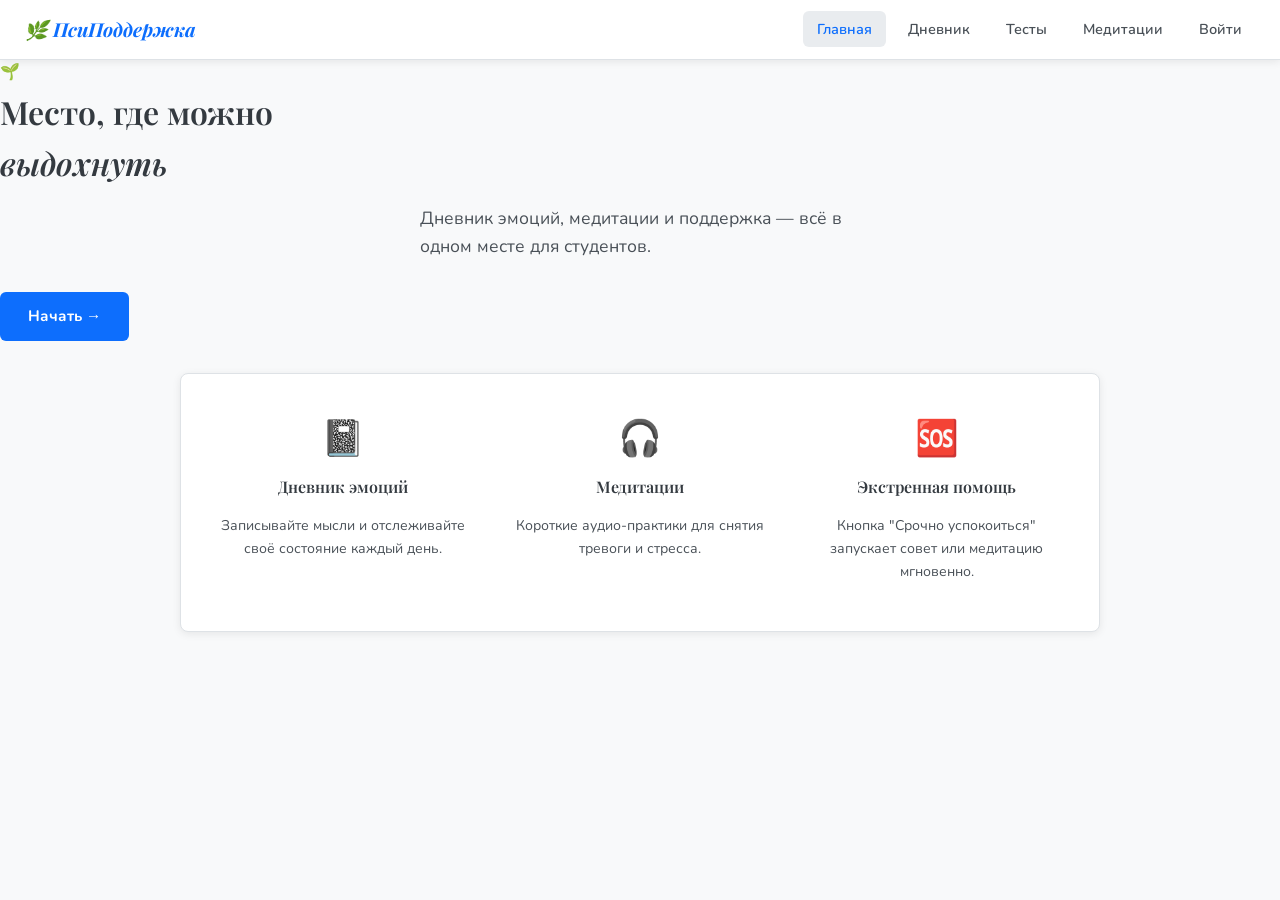
==== index.html @ c8fb6710 "Й УБЛАБЫАЫФБАФБЫАФБАФЫАФДАФАФ" ====
<!DOCTYPE html>
<html lang="ru">
<head>
  <meta charset="UTF-8" />
  <meta name="viewport" content="width=device-width, initial-scale=1.0" />
  <title>ПсиПоддержка — поддержка студентов</title>
  <link rel="stylesheet" href="style.css" />
  <script src="app.js"></script>
</head>
<body>

<!-- ══ НАВИГАЦИЯ (одинакова на всех страницах) ══ -->
<nav>
  <a class="nav-logo" href="index.html">🌿 ПсиПоддержка</a>
  <div class="nav-right">
    <ul class="nav-links">
      <li><a href="index.html">Главная</a></li>
      <li><a href="dashboard.html">Дневник</a></li>
      <li><a href="tests.html">Тесты</a></li>
      <li><a href="audio.html">Медитации</a></li>
      <li><a href="login.html">Войти</a></li>
    </ul>
    <!-- Переключатель темы: иконка проставляется через JS -->
    <button id="theme-toggle" title="Переключить тему">🌙</button>
  </div>
</nav>

<!-- ══ HERO ══ -->
<div class="hero fade-in">
  <div class="emoji">🌱</div>
  <h1>Место, где можно<br><em>выдохнуть</em></h1>
  <p style="font-size:1.1rem; max-width:440px; margin: 0 auto 32px;">
    Дневник эмоций, медитации и поддержка — всё в одном месте для студентов.
  </p>
  <a href="login.html" class="btn btn-primary">Начать →</a>
</div>

<!-- ══ ПРЕИМУЩЕСТВА ══ -->
<div class="container">
  <div class="card fade-in" style="display:flex; gap:20px; flex-wrap:wrap;">

    <div style="flex:1; min-width:180px; text-align:center; padding:12px;">
      <div style="font-size:2.2rem; margin-bottom:8px;">📓</div>
      <h2 style="font-size:1rem;">Дневник эмоций</h2>
      <p style="font-size:0.88rem;">Записывайте мысли и отслеживайте своё состояние каждый день.</p>
    </div>

    <div style="flex:1; min-width:180px; text-align:center; padding:12px;">
      <div style="font-size:2.2rem; margin-bottom:8px;">🎧</div>
      <h2 style="font-size:1rem;">Медитации</h2>
      <p style="font-size:0.88rem;">Короткие аудио-практики для снятия тревоги и стресса.</p>
    </div>

    <div style="flex:1; min-width:180px; text-align:center; padding:12px;">
      <div style="font-size:2.2rem; margin-bottom:8px;">🆘</div>
      <h2 style="font-size:1rem;">Экстренная помощь</h2>
      <p style="font-size:0.88rem;">Кнопка "Срочно успокоиться" запускает совет или медитацию мгновенно.</p>
    </div>

  </div>
</div>

</body>
</html>
---- style.css ----
/* ══════════════════════════════════════
   PSY-SUPPORT-STUDENTS
   Стабильный дизайн (БЕЗ градиентов, тем, backdrop-filter)
   ══════════════════════════════════════ */

@import url('https://fonts.googleapis.com/css2?family=Nunito:wght@300;400;600;700&family=Playfair+Display:ital,wght@0,600;1,400&display=swap');

/* ══════════════════════════════════════
   ГЛОБАЛЬНЫЙ СБРОС
   ══════════════════════════════════════ */
*, *::before, *::after {
  box-sizing: border-box;
  margin: 0;
  padding: 0;
}

html {
  scroll-behavior: smooth;
}

body {
  background: #f8f9fa;
  color: #212529;
  font-family: 'Nunito', sans-serif;
  line-height: 1.6;
  min-height: 100vh;
  margin: 0;
  padding: 0;
}

/* ══════════════════════════════════════
   ТИПОГРАФИКА
   ══════════════════════════════════════ */
h1, h2, h3, h4, h5, h6 {
  color: #343a40;
  font-family: 'Playfair Display', serif;
  margin-bottom: 16px;
  font-weight: 600;
}

h1 { font-size: 2rem; }
h2 { font-size: 1.6rem; }
h3 { font-size: 1.3rem; }
h4 { font-size: 1.1rem; }

p {
  color: #495057;
  margin-bottom: 12px;
  line-height: 1.6;
}

a {
  color: #0d6efd;
  text-decoration: none;
  transition: color 0.2s ease;
}

a:hover {
  color: #0b5ed7;
  text-decoration: underline;
}

code, pre {
  background: #f5f5f5;
  border-radius: 4px;
  padding: 2px 6px;
  font-family: 'Courier New', monospace;
  font-size: 0.9em;
  color: #d63384;
}

pre {
  padding: 12px;
  overflow-x: auto;
  margin-bottom: 16px;
}

/* ══════════════════════════════════════
   НАВИГАЦИЯ
   ══════════════════════════════════════ */
nav {
  background: white;
  border-bottom: 1px solid #dee2e6;
  padding: 0 24px;
  display: flex;
  align-items: center;
  justify-content: space-between;
  height: 60px;
  position: sticky;
  top: 0;
  z-index: 1000;
  box-shadow: 0 2px 8px rgba(0, 0, 0, 0.08);
}

.nav-logo {
  font-family: 'Playfair Display', serif;
  font-size: 1.2rem;
  color: #0d6efd;
  text-decoration: none;
  font-style: italic;
  font-weight: 700;
  margin-right: 32px;
}

.nav-logo:hover {
  color: #0b5ed7;
  text-decoration: none;
}

.nav-center {
  flex: 1;
}

.nav-links {
  display: flex;
  gap: 8px;
  list-style: none;
  margin: 0;
  padding: 0;
}

.nav-links a {
  color: #495057;
  font-size: 0.9rem;
  font-weight: 600;
  padding: 8px 14px;
  border-radius: 6px;
  transition: background 0.2s, color 0.2s;
  text-decoration: none;
}

.nav-links a:hover,
.nav-links a.active {
  background: #e9ecef;
  color: #0d6efd;
  text-decoration: none;
}

.nav-right {
  display: flex;
  align-items: center;
  gap: 12px;
}

#theme-toggle {
  display: none;
}

/* ══════════════════════════════════════
   КОНТЕЙНЕРЫ И КАРТОЧКИ
   ══════════════════════════════════════ */
.container {
  max-width: 960px;
  margin: 0 auto;
  padding: 32px 20px;
}

main, section, .dashboard, .modal-box, .footer {
  background: white;
  border: 1px solid #dee2e6;
  border-radius: 8px;
  padding: 24px;
  margin: 1rem auto;
  max-width: 960px;
  box-shadow: 0 2px 8px rgba(0, 0, 0, 0.08);
}

main {
  margin-top: 24px;
}

section {
  margin-bottom: 24px;
}

.card {
  background: white;
  border: 1px solid #dee2e6;
  border-radius: 8px;
  padding: 24px;
  margin-bottom: 24px;
  box-shadow: 0 2px 8px rgba(0, 0, 0, 0.08);
  transition: box-shadow 0.2s ease, transform 0.2s ease;
}

.card:hover {
  box-shadow: 0 4px 16px rgba(0, 0, 0, 0.12);
  transform: translateY(-2px);
}

.card-header {
  border-bottom: 1px solid #dee2e6;
  padding-bottom: 16px;
  margin-bottom: 16px;
}

.card-header h3 {
  margin: 0;
}

/* ══════════════════════════════════════
   КНОПКИ
   ══════════════════════════════════════ */
button, .btn {
  display: inline-block;
  padding: 12px 28px;
  border-radius: 6px;
  font-family: 'Nunito', sans-serif;
  font-size: 0.95rem;
  font-weight: 700;
  cursor: pointer;
  border: none;
  text-decoration: none;
  transition: all 0.2s ease;
  background: #0d6efd;
  color: white;
}

button:hover, .btn:hover {
  background: #0b5ed7;
  transform: translateY(-1px);
  box-shadow: 0 4px 12px rgba(13, 110, 253, 0.3);
}

button:active, .btn:active {
  transform: translateY(0);
  box-shadow: 0 2px 6px rgba(13, 110, 253, 0.2);
}

button:disabled, .btn:disabled {
  opacity: 0.6;
  cursor: not-allowed;
  background: #ccc;
}

.btn-danger {
  background: #dc3545;
  font-size: 1rem;
  padding: 16px 36px;
}

.btn-danger:hover {
  background: #bb2d3b;
  box-shadow: 0 4px 12px rgba(220, 53, 69, 0.3);
}

.btn-outline {
  background: transparent;
  border: 2px solid #0d6efd;
  color: #0d6efd;
}

.btn-outline:hover {
  background: #e7f1ff;
  color: #0b5ed7;
}

.btn-secondary {
  background: #6c757d;
}

.btn-secondary:hover {
  background: #5c636a;
  box-shadow: 0 4px 12px rgba(108, 117, 125, 0.3);
}

.btn-success {
  background: #198754;
}

.btn-success:hover {
  background: #157347;
  box-shadow: 0 4px 12px rgba(25, 135, 84, 0.3);
}

.btn-group {
  display: flex;
  gap: 12px;
  margin-top: 16px;
}

.btn-block {
  display: block;
  width: 100%;
  padding: 16px;
}

/* ══════════════════════════════════════
   ФОРМЫ
   ══════════════════════════════════════ */
form {
  margin-bottom: 24px;
}

.form-group {
  margin-bottom: 20px;
}

label {
  display: block;
  color: #495057;
  font-weight: 600;
  margin-bottom: 8px;
  font-size: 0.95rem;
}

input[type="text"],
input[type="email"],
input[type="password"],
input[type="number"],
input[type="date"],
input[type="time"],
select,
textarea {
  width: 100%;
  padding: 12px;
  border: 1px solid #dee2e6;
  border-radius: 6px;
  font-family: 'Nunito', sans-serif;
  font-size: 0.95rem;
  color: #212529;
  background: white;
  transition: border-color 0.2s, box-shadow 0.2s;
}

input:focus,
select:focus,
textarea:focus {
  outline: none;
  border-color: #0d6efd;
  box-shadow: 0 0 0 3px rgba(13, 110, 253, 0.15);
}

textarea {
  resize: vertical;
  min-height: 120px;
}

.form-check {
  display: flex;
  align-items: center;
  margin-bottom: 12px;
}

.form-check input[type="checkbox"],
.form-check input[type="radio"] {
  width: auto;
  margin-right: 8px;
  margin-top: 2px;
  cursor: pointer;
}

.form-check label {
  margin-bottom: 0;
  cursor: pointer;
  font-weight: normal;
}

.form-error {
  color: #dc3545;
  font-size: 0.85rem;
  margin-top: 4px;
}

.form-success {
  color: #198754;
  font-size: 0.85rem;
  margin-top: 4px;
}

/* ══════════════════════════════════════
   ТАБЛИЦЫ
   ══════════════════════════════════════ */
table {
  width: 100%;
  border-collapse: collapse;
  margin-bottom: 24px;
}

thead {
  background: #f8f9fa;
  border-bottom: 2px solid #dee2e6;
}

th {
  padding: 12px;
  text-align: left;
  color: #495057;
  font-weight: 600;
  font-size: 0.9rem;
}

td {
  padding: 12px;
  border-bottom: 1px solid #dee2e6;
  color: #212529;
}

tbody tr:hover {
  background: #f8f9fa;
}

/* ══════════════════════════════════════
   ОПОВЕЩЕНИЯ
   ══════════════════════════════════════ */
.alert {
  padding: 16px;
  border-radius: 6px;
  margin-bottom: 16px;
  border-left: 4px solid;
}

.alert-info {
  background: #cfe2ff;
  color: #084298;
  border-color: #0d6efd;
}

.alert-success {
  background: #d1e7dd;
  color: #0f5132;
  border-color: #198754;
}

.alert-warning {
  background: #fff3cd;
  color: #664d03;
  border-color: #ffc107;
}

.alert-danger {
  background: #f8d7da;
  color: #842029;
  border-color: #dc3545;
}

.alert-title {
  font-weight: 700;
  margin-bottom: 4px;
}

/* ══════════════════════════════════════
   РЕЙТИНГ И ОЦЕНКА НАСТРОЕНИЯ
   ══════════════════════════════════════ */
.mood-selector {
  display: flex;
  justify-content: space-between;
  gap: 8px;
  margin: 16px 0;
  flex-wrap: wrap;
}

.mood-btn {
  flex: 1;
  min-width: 60px;
  padding: 12px;
  border: 2px solid #dee2e6;
  border-radius: 8px;
  background: white;
  cursor: pointer;
  font-size: 0.9rem;
  transition: all 0.2s ease;
  color: #495057;
  font-weight: 600;
}

.mood-btn:hover {
  border-color: #0d6efd;
  background: #e7f1ff;
}

.mood-btn.active {
  background: #0d6efd;
  color: white;
  border-color: #0d6efd;
}

.mood-1 { background: #f8d7da; color: #842029; }
.mood-2 { background: #f6d8d8; color: #8b3a3f; }
.mood-3 { background: #fff3cd; color: #664d03; }
.mood-4 { background: #e6f3e6; color: #0f5132; }
.mood-5 { background: #d1e7dd; color: #0f5132; }

.mood-score {
  position: relative;
  width: 100%;
  height: 24px;
  background: #e9ecef;
  border-radius: 12px;
  overflow: hidden;
  margin: 16px 0;
}

.mood-score-fill {
  height: 100%;
  background: linear-gradient(to right, #dc3545, #ffc107, #198754);
  transition: width 0.3s ease;
  display: flex;
  align-items: center;
  justify-content: center;
  color: white;
  font-size: 0.7rem;
  font-weight: 700;
}

.mood-stat {
  background: #f8f9fa;
  border: 1px solid #dee2e6;
  border-radius: 8px;
  padding: 16px;
  margin-bottom: 12px;
  display: flex;
  justify-content: space-between;
  align-items: center;
}

.mood-stat-label {
  color: #495057;
  font-size: 0.9rem;
  font-weight: 600;
}

.mood-stat-value {
  font-size: 1.5rem;
  font-weight: 700;
  color: #0d6efd;
}

.mood-green { color: #198754; }
.mood-yellow { color: #ffc107; }
.mood-red { color: #dc3545; }

/* ══════════════════════════════════════
   МОДАЛЬНЫЕ ОКНА
   ══════════════════════════════════════ */
.modal {
  display: none;
  position: fixed;
  z-index: 2000;
  left: 0;
  top: 0;
  width: 100%;
  height: 100%;
  background: rgba(0, 0, 0, 0.5);
  animation: fadeIn 0.2s ease;
}

.modal.active {
  display: flex;
  align-items: center;
  justify-content: center;
}

.modal-content {
  background: white;
  border-radius: 8px;
  box-shadow: 0 8px 32px rgba(0, 0, 0, 0.2);
  max-width: 600px;
  width: 90%;
  max-height: 90vh;
  overflow-y: auto;
  padding: 24px;
  animation: slideUp 0.2s ease;
}

@keyframes fadeIn {
  from { opacity: 0; }
  to { opacity: 1; }
}

@keyframes slideUp {
  from {
    opacity: 0;
    transform: translateY(20px);
  }
  to {
    opacity: 1;
    transform: translateY(0);
  }
}

@keyframes slideIn {
  from {
    opacity: 0;
    transform: translateX(-10px);
  }
  to {
    opacity: 1;
    transform: translateX(0);
  }
}

.fade-in {
  animation: fadeIn 0.3s ease forwards;
}

.slide-in {
  animation: slideIn 0.3s ease forwards;
}

/* ══════════════════════════════════════
   УТИЛИТЫ
   ══════════════════════════════════════ */
.text-center { text-align: center; }
.text-right { text-align: right; }
.text-left { text-align: left; }

.text-muted { color: #6c757d; }
.text-primary { color: #0d6efd; }
.text-success { color: #198754; }
.text-danger { color: #dc3545; }
.text-warning { color: #ffc107; }
.text-info { color: #0dcaf0; }

.bg-light { background: #f8f9fa; }
.bg-white { background: white; }
.bg-dark { background: #212529; }
.bg-primary { background: #0d6efd; }

.mb-0 { margin-bottom: 0; }
.mb-1 { margin-bottom: 4px; }
.mb-2 { margin-bottom: 8px; }
.mb-3 { margin-bottom: 16px; }
.mb-4 { margin-bottom: 24px; }
.mb-5 { margin-bottom: 32px; }

.mt-0 { margin-top: 0; }
.mt-1 { margin-top: 4px; }
.mt-2 { margin-top: 8px; }
.mt-3 { margin-top: 16px; }
.mt-4 { margin-top: 24px; }
.mt-5 { margin-top: 32px; }

.p-0 { padding: 0; }
.p-1 { padding: 4px; }
.p-2 { padding: 8px; }
.p-3 { padding: 16px; }
.p-4 { padding: 24px; }
.p-5 { padding: 32px; }

.d-none { display: none; }
.d-block { display: block; }
.d-flex { display: flex; }
.d-grid { display: grid; }

.flex-center {
  display: flex;
  align-items: center;
  justify-content: center;
}

.flex-between {
  display: flex;
  align-items: center;
  justify-content: space-between;
}

.gap-1 { gap: 4px; }
.gap-2 { gap: 8px; }
.gap-3 { gap: 16px; }
.gap-4 { gap: 24px; }

.w-100 { width: 100%; }
.h-100 { height: 100%; }

/* ══════════════════════════════════════
   FOOTER
   ══════════════════════════════════════ */
footer {
  background: white;
  border-top: 1px solid #dee2e6;
  padding: 24px;
  margin-top: 48px;
  text-align: center;
  color: #6c757d;
  font-size: 0.9rem;
}

/* ══════════════════════════════════════
   АДАПТИВ
   ══════════════════════════════════════ */
@media (max-width: 768px) {
  nav {
    height: auto;
    padding: 12px 16px;
    flex-wrap: wrap;
  }

  .nav-logo {
    margin-right: 16px;
  }

  .nav-links {
    order: 3;
    width: 100%;
    margin-top: 12px;
    flex-wrap: wrap;
  }

  h1 { font-size: 1.5rem; }
  h2 { font-size: 1.2rem; }

  .container {
    padding: 16px 16px;
  }

  main, section, .card {
    padding: 16px;
    margin: 12px 0;
  }

  .btn-group {
    flex-direction: column;
  }

  .btn, button {
    width: 100%;
  }

  table {
    font-size: 0.85rem;
  }

  th, td {
    padding: 8px;
  }

  .mood-selector {
    flex-direction: column;
  }

  .mood-btn {
    min-width: auto;
  }

  .modal-content {
    width: 95%;
    padding: 16px;
  }
}

@media (max-width: 480px) {
  body {
    font-size: 14px;
  }

  h1 { font-size: 1.25rem; }
  h2 { font-size: 1.1rem; }
  h3 { font-size: 1rem; }

  nav {
    padding: 12px;
  }

  .nav-logo {
    font-size: 1rem;
    margin-right: 8px;
  }

  .nav-links a {
    font-size: 0.8rem;
    padding: 6px 10px;
  }

  input, select, textarea {
    font-size: 16px;
  }

  .mood-stat {
    flex-direction: column;
    align-items: flex-start;
  }

  .mood-stat-value {
    margin-top: 8px;
  }
}
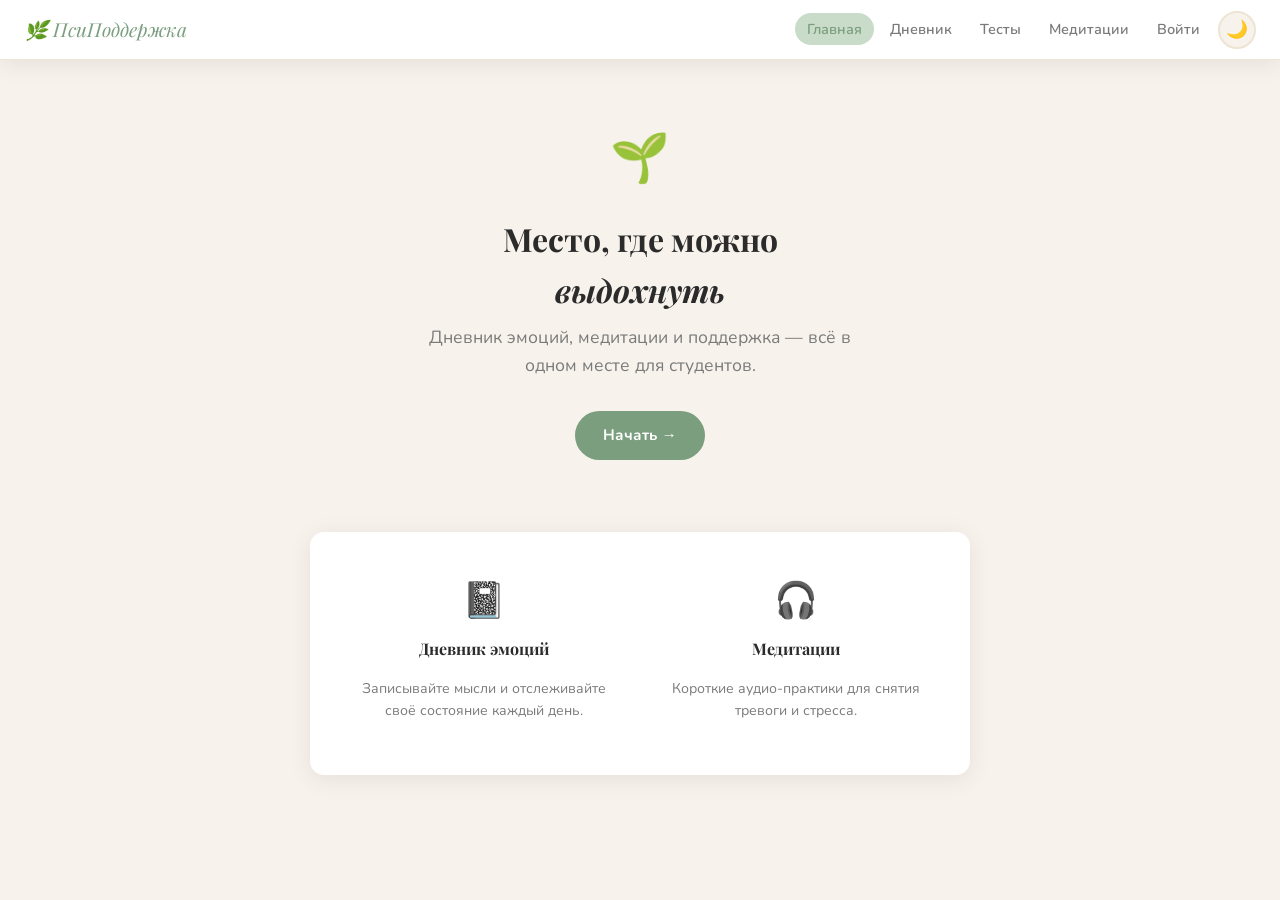
==== commit 0caa834d: "Срез опухали" ====
--- a/index.html
+++ b/index.html
@@ -50,13 +50,6 @@
       <h2 style="font-size:1rem;">Медитации</h2>
       <p style="font-size:0.88rem;">Короткие аудио-практики для снятия тревоги и стресса.</p>
     </div>
-
-    <div style="flex:1; min-width:180px; text-align:center; padding:12px;">
-      <div style="font-size:2.2rem; margin-bottom:8px;">🆘</div>
-      <h2 style="font-size:1rem;">Экстренная помощь</h2>
-      <p style="font-size:0.88rem;">Кнопка "Срочно успокоиться" запускает совет или медитацию мгновенно.</p>
-    </div>
-
   </div>
 </div>
 
--- a/style.css
+++ b/style.css
@@ -1,86 +1,104 @@
-/* ══════════════════════════════════════
-   PSY-SUPPORT-STUDENTS
-   Стабильный дизайн (БЕЗ градиентов, тем, backdrop-filter)
-   ══════════════════════════════════════ */
+/* ===========================
+   PSY SUPPORT — style.css
+   Включает: светлая тема (по умолчанию),
+   тёмная тема [data-theme="dark"],
+   все компоненты, mobile-first
+   =========================== */
 
 @import url('https://fonts.googleapis.com/css2?family=Nunito:wght@300;400;600;700&family=Playfair+Display:ital,wght@0,600;1,400&display=swap');
 
-/* ══════════════════════════════════════
+/* ══════════════════════════════════
+   СВЕТЛАЯ ТЕМА — переменные по умолчанию
+   ══════════════════════════════════ */
+:root {
+  --sage:          #7A9E7E;
+  --sage-light:    #C8DCC9;
+  --sage-hover:    #5F8462;
+
+  --bg:            #F7F3EC;   /* фон страницы */
+  --bg-card:       #FFFFFF;   /* фон карточек */
+  --bg-input:      #F7F3EC;   /* фон инпутов */
+  --warm:          #EDE4D3;   /* бордюры */
+
+  --text:          #2B2B2B;
+  --muted:         #7A7A7A;
+  --white:         #FFFFFF;
+
+  --rose:          #C97D7D;
+  --rose-hover:    #b06060;
+
+  --nav-bg:        #FFFFFF;
+  --nav-border:    #EDE4D3;
+
+  --modal-overlay: rgba(0,0,0,0.45);
+  --modal-bg:      #FFFFFF;
+
+  --shadow:        0 4px 24px rgba(0,0,0,0.08);
+  --radius:        14px;
+  --transition:    background-color 0.3s ease, color 0.3s ease, border-color 0.3s ease;
+}
+
+/* ══════════════════════════════════
+   ТЁМНАЯ ТЕМА
+   Переключается через data-theme="dark" на <html>
+   ══════════════════════════════════ */
+[data-theme="dark"] {
+  --sage:          #8FB993;
+  --sage-light:    #2D4A30;
+  --sage-hover:    #A8CCA9;
+
+  --bg:            #1A1A1E;
+  --bg-card:       #26262C;
+  --bg-input:      #1E1E24;
+  --warm:          #3A3A44;
+
+  --text:          #E8E3DA;
+  --muted:         #9A9A9A;
+  --white:         #26262C;
+
+  --rose:          #D48A8A;
+  --rose-hover:    #C07070;
+
+  --nav-bg:        #202026;
+  --nav-border:    #3A3A44;
+
+  --modal-overlay: rgba(0,0,0,0.65);
+  --modal-bg:      #2C2C34;
+
+  --shadow:        0 4px 24px rgba(0,0,0,0.3);
+}
+
+/* ══════════════════════════════════
+   ГРАДИЕНТНЫЙ ФОН ДЛЯ ТЁМНОЙ ТЕМЫ
+   ══════════════════════════════════ */
+[data-theme="dark"] body {
+  background: linear-gradient(to bottom right, #0F2A1F, #1F4D3A, #0C2218);
+  background-attachment: fixed;
+  background-size: cover;
+  transition: background 0.8s ease;
+}
+
+/* ══════════════════════════════════
    ГЛОБАЛЬНЫЙ СБРОС
-   ══════════════════════════════════════ */
-*, *::before, *::after {
-  box-sizing: border-box;
-  margin: 0;
-  padding: 0;
-}
-
-html {
-  scroll-behavior: smooth;
-}
+   ══════════════════════════════════ */
+*, *::before, *::after { box-sizing: border-box; margin: 0; padding: 0; }
+html { scroll-behavior: smooth; }
 
 body {
-  background: #f8f9fa;
-  color: #212529;
   font-family: 'Nunito', sans-serif;
+  background: var(--bg);
+  color: var(--text);
+  min-height: 100vh;
   line-height: 1.6;
-  min-height: 100vh;
-  margin: 0;
-  padding: 0;
-}
-
-/* ══════════════════════════════════════
-   ТИПОГРАФИКА
-   ══════════════════════════════════════ */
-h1, h2, h3, h4, h5, h6 {
-  color: #343a40;
-  font-family: 'Playfair Display', serif;
-  margin-bottom: 16px;
-  font-weight: 600;
-}
-
-h1 { font-size: 2rem; }
-h2 { font-size: 1.6rem; }
-h3 { font-size: 1.3rem; }
-h4 { font-size: 1.1rem; }
-
-p {
-  color: #495057;
-  margin-bottom: 12px;
-  line-height: 1.6;
-}
-
-a {
-  color: #0d6efd;
-  text-decoration: none;
-  transition: color 0.2s ease;
-}
-
-a:hover {
-  color: #0b5ed7;
-  text-decoration: underline;
-}
-
-code, pre {
-  background: #f5f5f5;
-  border-radius: 4px;
-  padding: 2px 6px;
-  font-family: 'Courier New', monospace;
-  font-size: 0.9em;
-  color: #d63384;
-}
-
-pre {
-  padding: 12px;
-  overflow-x: auto;
-  margin-bottom: 16px;
-}
-
-/* ══════════════════════════════════════
+  transition: var(--transition);
+}
+
+/* ══════════════════════════════════
    НАВИГАЦИЯ
-   ══════════════════════════════════════ */
+   ══════════════════════════════════ */
 nav {
-  background: white;
-  border-bottom: 1px solid #dee2e6;
+  background: var(--nav-bg);
+  border-bottom: 1px solid var(--nav-border);
   padding: 0 24px;
   display: flex;
   align-items: center;
@@ -88,490 +106,854 @@
   height: 60px;
   position: sticky;
   top: 0;
-  z-index: 1000;
-  box-shadow: 0 2px 8px rgba(0, 0, 0, 0.08);
+  z-index: 100;
+  box-shadow: var(--shadow);
+  transition: var(--transition);
+}
+
+/* Полупрозрачная навигация для градиента */
+[data-theme="dark"] nav {
+  background: rgba(32, 32, 38, 0.9);
+  backdrop-filter: blur(10px);
+  -webkit-backdrop-filter: blur(10px);
 }
 
 .nav-logo {
   font-family: 'Playfair Display', serif;
   font-size: 1.2rem;
-  color: #0d6efd;
+  color: var(--sage);
   text-decoration: none;
   font-style: italic;
-  font-weight: 700;
-  margin-right: 32px;
-}
-
-.nav-logo:hover {
-  color: #0b5ed7;
+  flex-shrink: 0;
+}
+
+/* Правая часть навбара: ссылки + кнопка темы */
+.nav-right {
+  display: flex;
+  align-items: center;
+  gap: 6px;
+}
+
+.nav-links {
+  display: flex;
+  gap: 4px;
+  list-style: none;
+}
+
+.nav-links a {
   text-decoration: none;
-}
-
-.nav-center {
-  flex: 1;
-}
-
-.nav-links {
-  display: flex;
-  gap: 8px;
-  list-style: none;
-  margin: 0;
-  padding: 0;
-}
-
-.nav-links a {
-  color: #495057;
+  color: var(--muted);
   font-size: 0.9rem;
   font-weight: 600;
-  padding: 8px 14px;
-  border-radius: 6px;
+  padding: 6px 12px;
+  border-radius: 20px;
   transition: background 0.2s, color 0.2s;
-  text-decoration: none;
 }
 
 .nav-links a:hover,
 .nav-links a.active {
-  background: #e9ecef;
-  color: #0d6efd;
-  text-decoration: none;
-}
-
-.nav-right {
+  background: var(--sage-light);
+  color: var(--sage);
+}
+
+/* Кнопка переключения темы ☀️ / 🌙 */
+#theme-toggle {
+  background: var(--bg);
+  border: 2px solid var(--warm);
+  border-radius: 50%;
+  width: 38px;
+  height: 38px;
+  font-size: 1.1rem;
+  cursor: pointer;
   display: flex;
   align-items: center;
-  gap: 12px;
-}
-
-#theme-toggle {
-  display: none;
-}
-
-/* ══════════════════════════════════════
-   КОНТЕЙНЕРЫ И КАРТОЧКИ
-   ══════════════════════════════════════ */
+  justify-content: center;
+  flex-shrink: 0;
+  transition: background 0.2s, border-color 0.2s, transform 0.15s;
+}
+
+#theme-toggle:hover {
+  border-color: var(--sage);
+  transform: scale(1.1) rotate(20deg);
+}
+
+/* ══════════════════════════════════
+   КОНТЕЙНЕР
+   ══════════════════════════════════ */
 .container {
-  max-width: 960px;
+  max-width: 700px;
   margin: 0 auto;
   padding: 32px 20px;
 }
 
-main, section, .dashboard, .modal-box, .footer {
-  background: white;
-  border: 1px solid #dee2e6;
-  border-radius: 8px;
-  padding: 24px;
-  margin: 1rem auto;
-  max-width: 960px;
-  box-shadow: 0 2px 8px rgba(0, 0, 0, 0.08);
-}
-
-main {
-  margin-top: 24px;
-}
-
-section {
+/* Полупрозрачный контейнер для градиента */
+[data-theme="dark"] .container {
+  background: rgba(26, 26, 30, 0.7);
+  backdrop-filter: blur(5px);
+  -webkit-backdrop-filter: blur(5px);
+  border-radius: var(--radius);
+  padding: 32px 20px;
+  margin-top: 20px;
+}
+
+/* ══════════════════════════════════
+   КАРТОЧКИ
+   ══════════════════════════════════ */
+.card {
+  background: var(--bg-card);
+  border-radius: var(--radius);
+  padding: 28px;
+  box-shadow: var(--shadow);
   margin-bottom: 24px;
-}
-
-.card {
-  background: white;
-  border: 1px solid #dee2e6;
-  border-radius: 8px;
-  padding: 24px;
-  margin-bottom: 24px;
-  box-shadow: 0 2px 8px rgba(0, 0, 0, 0.08);
-  transition: box-shadow 0.2s ease, transform 0.2s ease;
-}
-
-.card:hover {
-  box-shadow: 0 4px 16px rgba(0, 0, 0, 0.12);
-  transform: translateY(-2px);
-}
-
-.card-header {
-  border-bottom: 1px solid #dee2e6;
-  padding-bottom: 16px;
+  transition: var(--transition);
+}
+
+/* Полупрозрачные подложки для градиентного фона */
+[data-theme="dark"] .card {
+  background: rgba(38, 38, 44, 0.85);
+  backdrop-filter: blur(8px);
+  -webkit-backdrop-filter: blur(8px);
+}
+
+/* ══════════════════════════════════
+   ТИПОГРАФИКА
+   ══════════════════════════════════ */
+h1 {
+  font-family: 'Playfair Display', serif;
+  font-size: 2rem;
+  color: var(--text);
+  margin-bottom: 8px;
+}
+
+h2 {
+  font-family: 'Playfair Display', serif;
+  font-size: 1.4rem;
+  color: var(--text);
   margin-bottom: 16px;
 }
 
-.card-header h3 {
-  margin: 0;
-}
-
-/* ══════════════════════════════════════
+p { color: var(--muted); margin-bottom: 12px; }
+
+/* ══════════════════════════════════
    КНОПКИ
-   ══════════════════════════════════════ */
-button, .btn {
+   ══════════════════════════════════ */
+.btn {
   display: inline-block;
   padding: 12px 28px;
-  border-radius: 6px;
+  border-radius: 30px;
   font-family: 'Nunito', sans-serif;
   font-size: 0.95rem;
   font-weight: 700;
   cursor: pointer;
   border: none;
   text-decoration: none;
-  transition: all 0.2s ease;
-  background: #0d6efd;
-  color: white;
-}
-
-button:hover, .btn:hover {
-  background: #0b5ed7;
+  transition: background 0.2s, transform 0.15s, box-shadow 0.2s;
+}
+.btn:active { transform: scale(0.97); }
+
+.btn-primary {
+  background: var(--sage);
+  color: #fff;
+}
+.btn-primary:hover {
+  background: var(--sage-hover);
   transform: translateY(-1px);
-  box-shadow: 0 4px 12px rgba(13, 110, 253, 0.3);
-}
-
-button:active, .btn:active {
-  transform: translateY(0);
-  box-shadow: 0 2px 6px rgba(13, 110, 253, 0.2);
-}
-
-button:disabled, .btn:disabled {
-  opacity: 0.6;
-  cursor: not-allowed;
-  background: #ccc;
-}
-
+  box-shadow: 0 4px 12px rgba(90,150,90,0.3);
+}
+
+/* Красная — экстренная помощь */
 .btn-danger {
-  background: #dc3545;
+  background: var(--rose);
+  color: #fff;
   font-size: 1rem;
   padding: 16px 36px;
 }
-
 .btn-danger:hover {
-  background: #bb2d3b;
-  box-shadow: 0 4px 12px rgba(220, 53, 69, 0.3);
+  background: var(--rose-hover);
+  transform: translateY(-1px);
+  box-shadow: 0 4px 12px rgba(180,80,80,0.3);
 }
 
 .btn-outline {
   background: transparent;
-  border: 2px solid #0d6efd;
-  color: #0d6efd;
-}
-
-.btn-outline:hover {
-  background: #e7f1ff;
-  color: #0b5ed7;
-}
-
-.btn-secondary {
-  background: #6c757d;
-}
-
-.btn-secondary:hover {
-  background: #5c636a;
-  box-shadow: 0 4px 12px rgba(108, 117, 125, 0.3);
-}
-
-.btn-success {
-  background: #198754;
-}
-
-.btn-success:hover {
-  background: #157347;
-  box-shadow: 0 4px 12px rgba(25, 135, 84, 0.3);
-}
-
-.btn-group {
-  display: flex;
-  gap: 12px;
-  margin-top: 16px;
-}
-
-.btn-block {
-  display: block;
+  border: 2px solid var(--sage);
+  color: var(--sage);
+}
+.btn-outline:hover { background: var(--sage-light); }
+
+/* ===========================
+   SOS SECTION
+   =========================== */
+.sos-section {
+  margin: 2rem auto;
+  max-width: 600px;
+  padding: 2rem;
+  background: #fff5f5;
+  border-radius: 16px;
+  border: 2px solid #ffcdd2;
+  text-align: center;
+}
+
+.sos-section h2 {
+  margin-bottom: 0.5rem;
+  font-size: 1.4rem;
+  color: #c62828;
+}
+
+.sos-section p {
+  color: #555;
+  margin-bottom: 1.2rem;
+}
+
+.sos-btn {
+  display: inline-block;
+  padding: 1rem 2.2rem;
+  font-size: 1.2rem;
+  font-weight: 700;
+  color: #fff;
+  background: linear-gradient(135deg, #e53935, #ff7043);
+  border: none;
+  border-radius: 50px;
+  cursor: pointer;
+  transition: transform 0.15s ease, box-shadow 0.15s ease;
+  box-shadow: 0 4px 16px rgba(229, 57, 53, 0.35);
+}
+
+.sos-btn:hover {
+  transform: translateY(-2px) scale(1.04);
+  box-shadow: 0 8px 24px rgba(229, 57, 53, 0.45);
+}
+
+.sos-btn:active {
+  transform: scale(0.97);
+}
+
+/* ===========================
+   SOS MODAL OVERLAY
+   =========================== */
+.sos-modal {
+  display: none;
+  position: fixed;
+  inset: 0;
+  background: rgba(0, 0, 0, 0.55);
+  z-index: 9999;
+  align-items: center;
+  justify-content: center;
+}
+
+.sos-modal.is-open {
+  display: flex;
+}
+
+.sos-modal__inner {
+  position: relative;
+  background: #fff;
+  border-radius: 20px;
+  padding: 2.5rem 2rem;
+  max-width: 420px;
+  width: 90%;
+  text-align: center;
+  box-shadow: 0 20px 60px rgba(0, 0, 0, 0.2);
+  animation: sos-pop 0.25s ease;
+}
+
+@keyframes sos-pop {
+  from { transform: scale(0.88); opacity: 0; }
+  to   { transform: scale(1);    opacity: 1; }
+}
+
+.sos-modal__close {
+  position: absolute;
+  top: 1rem;
+  right: 1rem;
+  background: #f5f5f5;
+  border: none;
+  border-radius: 50%;
+  width: 36px;
+  height: 36px;
+  font-size: 1rem;
+  cursor: pointer;
+  transition: background 0.2s;
+}
+
+.sos-modal__close:hover {
+  background: #ffcdd2;
+}
+
+/* ===========================
+   BREATHING EXERCISE
+   =========================== */
+.sos-breathing {
+  margin: 1.5rem 0;
+}
+
+.sos-breathing__circle {
+  width: 100px;
+  height: 100px;
+  border-radius: 50%;
+  background: radial-gradient(circle, #ffcdd2, #e57373);
+  margin: 0 auto 1rem;
+  transition: transform 4s ease-in-out;
+}
+
+.sos-breathing__circle.inhale  { transform: scale(1.5); }
+.sos-breathing__circle.hold    { transform: scale(1.5); }
+.sos-breathing__circle.exhale  { transform: scale(1);   }
+
+.sos-breathing__label {
+  font-size: 1.3rem;
+  font-weight: 600;
+  color: #c62828;
+  min-height: 2rem;
+}
+
+.sos-breathing__scheme {
+  color: #888;
+  font-size: 0.9rem;
+  margin-bottom: 1rem;
+}
+
+.sos-breathing__start {
+  padding: 0.6rem 1.6rem;
+  border-radius: 50px;
+  border: 2px solid #e57373;
+  background: transparent;
+  color: #c62828;
+  font-size: 1rem;
+  cursor: pointer;
+  transition: background 0.2s, color 0.2s;
+}
+
+.sos-breathing__start:hover {
+  background: #e57373;
+  color: #fff;
+}
+
+/* ===========================
+   AUDIO BLOCK
+   =========================== */
+.sos-audio {
+  margin-top: 1.5rem;
+  padding-top: 1.2rem;
+  border-top: 1px solid #f0f0f0;
+}
+
+.sos-audio p {
+  color: #777;
+  margin-bottom: 0.5rem;
+  font-size: 0.95rem;
+}
+
+.sos-audio audio {
   width: 100%;
-  padding: 16px;
-}
-
-/* ══════════════════════════════════════
+  border-radius: 8px;
+}
+
+/* Нейтральная — экспорт */
+.btn-export {
+  background: var(--warm);
+  color: var(--text);
+  border: none;
+}
+.btn-export:hover {
+  filter: brightness(0.93);
+  transform: translateY(-1px);
+}
+
+/* ══════════════════════════════════
    ФОРМЫ
-   ══════════════════════════════════════ */
-form {
-  margin-bottom: 24px;
-}
-
-.form-group {
-  margin-bottom: 20px;
-}
+   ══════════════════════════════════ */
+.form-group { margin-bottom: 20px; }
 
 label {
   display: block;
-  color: #495057;
-  font-weight: 600;
+  font-weight: 700;
+  font-size: 0.9rem;
   margin-bottom: 8px;
-  font-size: 0.95rem;
+  color: var(--text);
 }
 
 input[type="text"],
-input[type="email"],
 input[type="password"],
-input[type="number"],
-input[type="date"],
-input[type="time"],
-select,
 textarea {
   width: 100%;
-  padding: 12px;
-  border: 1px solid #dee2e6;
-  border-radius: 6px;
+  padding: 12px 16px;
+  border: 2px solid var(--warm);
+  border-radius: var(--radius);
   font-family: 'Nunito', sans-serif;
-  font-size: 0.95rem;
-  color: #212529;
-  background: white;
-  transition: border-color 0.2s, box-shadow 0.2s;
+  font-size: 1rem;
+  background: var(--bg-input);
+  color: var(--text);
+  transition: border 0.2s, background 0.3s;
+  resize: vertical;
 }
 
 input:focus,
-select:focus,
 textarea:focus {
   outline: none;
-  border-color: #0d6efd;
-  box-shadow: 0 0 0 3px rgba(13, 110, 253, 0.15);
-}
-
-textarea {
-  resize: vertical;
-  min-height: 120px;
-}
-
-.form-check {
-  display: flex;
-  align-items: center;
+  border-color: var(--sage);
+  background: var(--bg-card);
+}
+
+/* Слайдер настроения */
+.slider-wrap { display: flex; align-items: center; gap: 12px; }
+
+input[type="range"] {
+  -webkit-appearance: none;
+  width: 100%;
+  height: 6px;
+  border-radius: 3px;
+  background: var(--warm);
+  outline: none;
+}
+input[type="range"]::-webkit-slider-thumb {
+  -webkit-appearance: none;
+  width: 22px;
+  height: 22px;
+  border-radius: 50%;
+  background: var(--sage);
+  cursor: pointer;
+  box-shadow: 0 2px 8px rgba(0,0,0,0.2);
+}
+input[type="range"]::-moz-range-thumb {
+  width: 22px; height: 22px;
+  border-radius: 50%;
+  background: var(--sage);
+  cursor: pointer;
+  border: none;
+}
+
+.slider-value {
+  min-width: 32px;
+  text-align: center;
+  font-weight: 700;
+  font-size: 1.1rem;
+  color: var(--sage);
+}
+
+/* ══════════════════════════════════
+   ШКАЛЫ ОЦЕНКИ
+   ══════════════════════════════════ */
+
+/* Шкала со смайлами */
+#mood-emoji-selector, #stress-emoji-selector {
+  display: flex;
+  justify-content: center;
+  gap: 12px;
+  flex-wrap: wrap;
+}
+
+.mood-emoji, .stress-emoji {
+  font-size: 2.2rem;
+  cursor: pointer;
+  padding: 8px;
+  border-radius: 8px;
+  transition: transform 0.2s ease, background-color 0.2s ease;
+  background: rgba(255, 255, 255, 0.1);
+  border: 2px solid transparent;
+}
+
+[data-theme="dark"] .mood-emoji, [data-theme="dark"] .stress-emoji {
+  background: rgba(255, 255, 255, 0.05);
+}
+
+.mood-emoji:hover, .stress-emoji:hover {
+  transform: scale(1.15);
+  background: rgba(122, 158, 126, 0.2);
+}
+
+.stress-emoji:hover {
+  background: rgba(201, 125, 125, 0.2);
+}
+
+.mood-emoji.selected, .stress-emoji.selected {
+  transform: scale(1.3);
+  border-color: var(--sage);
+  background: rgba(122, 158, 126, 0.3);
+}
+
+.stress-emoji.selected {
+  border-color: var(--rose);
+  background: rgba(201, 125, 125, 0.3);
+}
+
+/* Шкала с цифрами */
+#mood-scale-selector, #stress-scale-selector {
+  display: flex;
+  justify-content: space-between;
+  gap: 6px;
+}
+
+.mood-scale-btn, .stress-scale-btn {
+  flex: 1;
+  font-size: 1rem;
+  cursor: pointer;
+  padding: 10px 4px;
+  border: 2px solid var(--warm);
+  border-radius: 6px;
+  background: var(--bg-card);
+  color: var(--text);
+  transition: all 0.2s ease;
+  font-weight: 600;
+}
+
+.mood-scale-btn:hover, .stress-scale-btn:hover {
+  border-color: var(--sage);
+  transform: translateY(-2px);
+}
+
+.mood-scale-btn.selected, .stress-scale-btn.selected {
+  border-color: var(--sage);
+  background: rgba(122, 158, 126, 0.2);
+  font-weight: 700;
+}
+
+.stress-scale-btn:hover {
+  border-color: var(--rose);
+}
+
+.stress-scale-btn.selected {
+  border-color: var(--rose);
+  background: rgba(201, 125, 125, 0.2);
+}
+
+/* Старые стили (оставляем для совместимости) */
+#mood-selector, #stress-selector {
+  display: flex;
+  justify-content: space-between;
+  gap: 10px;
+}
+
+.mood-btn, .stress-btn {
+  font-size: 1.2rem;
+  cursor: pointer;
+  padding: 10px 12px;
+  border: 2px solid var(--warm);
+  border-radius: 8px;
+  background: var(--bg-card);
+  color: var(--text);
+  transition: all 0.2s ease;
+  font-weight: 600;
+}
+
+.mood-btn:hover, .stress-btn:hover {
+  transform: scale(1.05);
+  border-color: var(--sage);
+}
+
+.mood-btn.selected, .stress-btn.selected {
+  border-color: var(--sage);
+  background: rgba(122, 158, 126, 0.1);
+  transform: scale(1.1);
+}
+
+.stress-btn.selected {
+  border-color: var(--rose);
+  background: rgba(201, 125, 125, 0.1);
+}
+
+/* ══════════════════════════════════
+   ЗАПИСИ ДНЕВНИКА
+   ══════════════════════════════════ */
+.entry-card {
+  border: 1px solid var(--warm);
+  border-radius: var(--radius);
+  padding: 16px 20px;
   margin-bottom: 12px;
-}
-
-.form-check input[type="checkbox"],
-.form-check input[type="radio"] {
-  width: auto;
-  margin-right: 8px;
-  margin-top: 2px;
-  cursor: pointer;
-}
-
-.form-check label {
-  margin-bottom: 0;
-  cursor: pointer;
-  font-weight: normal;
-}
-
-.form-error {
-  color: #dc3545;
-  font-size: 0.85rem;
-  margin-top: 4px;
-}
-
-.form-success {
-  color: #198754;
-  font-size: 0.85rem;
-  margin-top: 4px;
-}
-
-/* ══════════════════════════════════════
-   ТАБЛИЦЫ
-   ══════════════════════════════════════ */
-table {
-  width: 100%;
-  border-collapse: collapse;
-  margin-bottom: 24px;
-}
-
-thead {
-  background: #f8f9fa;
-  border-bottom: 2px solid #dee2e6;
-}
-
-th {
-  padding: 12px;
-  text-align: left;
-  color: #495057;
-  font-weight: 600;
-  font-size: 0.9rem;
-}
-
-td {
-  padding: 12px;
-  border-bottom: 1px solid #dee2e6;
-  color: #212529;
-}
-
-tbody tr:hover {
-  background: #f8f9fa;
-}
-
-/* ══════════════════════════════════════
-   ОПОВЕЩЕНИЯ
-   ══════════════════════════════════════ */
-.alert {
-  padding: 16px;
-  border-radius: 6px;
-  margin-bottom: 16px;
-  border-left: 4px solid;
-}
-
-.alert-info {
-  background: #cfe2ff;
-  color: #084298;
-  border-color: #0d6efd;
-}
-
-.alert-success {
-  background: #d1e7dd;
-  color: #0f5132;
-  border-color: #198754;
-}
-
-.alert-warning {
-  background: #fff3cd;
-  color: #664d03;
-  border-color: #ffc107;
-}
-
-.alert-danger {
-  background: #f8d7da;
-  color: #842029;
-  border-color: #dc3545;
-}
-
-.alert-title {
+  display: flex;
+  gap: 16px;
+  align-items: flex-start;
+  background: var(--bg);
+  transition: transform 0.15s, var(--transition);
+  animation: fadeIn 0.3s ease;
+}
+.entry-card:hover { transform: translateY(-2px); }
+
+.entry-badges {
+  display: flex;
+  flex-direction: column;
+  gap: 4px;
+  flex-shrink: 0;
+}
+
+.entry-mood-badge, .entry-stress-badge {
+  width: 36px;
+  height: 36px;
+  border-radius: 50%;
+  color: #fff;
   font-weight: 700;
-  margin-bottom: 4px;
-}
-
-/* ══════════════════════════════════════
-   РЕЙТИНГ И ОЦЕНКА НАСТРОЕНИЯ
-   ══════════════════════════════════════ */
-.mood-selector {
-  display: flex;
-  justify-content: space-between;
-  gap: 8px;
-  margin: 16px 0;
-  flex-wrap: wrap;
-}
-
-.mood-btn {
-  flex: 1;
-  min-width: 60px;
-  padding: 12px;
-  border: 2px solid #dee2e6;
-  border-radius: 8px;
-  background: white;
-  cursor: pointer;
-  font-size: 0.9rem;
-  transition: all 0.2s ease;
-  color: #495057;
-  font-weight: 600;
-}
-
-.mood-btn:hover {
-  border-color: #0d6efd;
-  background: #e7f1ff;
-}
-
-.mood-btn.active {
-  background: #0d6efd;
-  color: white;
-  border-color: #0d6efd;
-}
-
-.mood-1 { background: #f8d7da; color: #842029; }
-.mood-2 { background: #f6d8d8; color: #8b3a3f; }
-.mood-3 { background: #fff3cd; color: #664d03; }
-.mood-4 { background: #e6f3e6; color: #0f5132; }
-.mood-5 { background: #d1e7dd; color: #0f5132; }
-
-.mood-score {
-  position: relative;
-  width: 100%;
-  height: 24px;
-  background: #e9ecef;
-  border-radius: 12px;
-  overflow: hidden;
-  margin: 16px 0;
-}
-
-.mood-score-fill {
-  height: 100%;
-  background: linear-gradient(to right, #dc3545, #ffc107, #198754);
-  transition: width 0.3s ease;
+  font-size: 1rem;
   display: flex;
   align-items: center;
   justify-content: center;
-  color: white;
-  font-size: 0.7rem;
+  background: rgba(122, 158, 126, 0.2);
+}
+
+.entry-mood-scale, .entry-stress-scale {
+  width: 32px;
+  height: 32px;
+  border-radius: 6px;
+  color: var(--text);
   font-weight: 700;
-}
-
-.mood-stat {
-  background: #f8f9fa;
-  border: 1px solid #dee2e6;
-  border-radius: 8px;
-  padding: 16px;
-  margin-bottom: 12px;
-  display: flex;
-  justify-content: space-between;
+  font-size: 0.9rem;
+  display: flex;
   align-items: center;
-}
-
-.mood-stat-label {
-  color: #495057;
+  justify-content: center;
+  background: var(--warm);
+  border: 1px solid var(--sage);
+}
+
+.entry-stress-scale {
+  border-color: var(--rose);
+}
+
+.entry-body { flex: 1; }
+.entry-text { color: var(--text); font-size: 0.95rem; }
+.entry-date { font-size: 0.78rem; color: var(--muted); margin-top: 4px; }
+
+/* ══════════════════════════════════
+   АУДИО-КАРТОЧКИ
+   ══════════════════════════════════ */
+.audio-card {
+  border-radius: var(--radius);
+  overflow: hidden;
+  box-shadow: var(--shadow);
+  margin-bottom: 24px;
+  background: var(--bg-card);
+  transition: var(--transition);
+}
+.audio-card-info { padding: 16px 20px; }
+.audio-card h3 { font-size: 1rem; font-weight: 700; color: var(--text); margin-bottom: 4px; }
+.audio-card .duration { font-size: 0.8rem; color: var(--muted); }
+
+.yt-embed { width: 100%; aspect-ratio: 16/9; border: none; display: block; }
+
+.category-grid {
+  display: grid;
+  grid-template-columns: repeat(auto-fill, minmax(300px, 1fr));
+  gap: 20px;
+  margin-bottom: 40px;
+}
+
+.category-title {
+  font-size: 1.5rem;
+  font-weight: 600;
+  margin-bottom: 16px;
+  color: var(--text);
+}
+
+/* ══════════════════════════════════
+   HERO (index.html)
+   ══════════════════════════════════ */
+.hero { text-align: center; padding: 60px 20px 40px; }
+.hero .emoji { font-size: 3rem; margin-bottom: 16px; }
+
+/* ══════════════════════════════════
+   МОДАЛЬНОЕ ОКНО — "Срочно успокоиться"
+   ══════════════════════════════════ */
+
+/* Затемнение */
+.modal-overlay {
+  display: none;
+  position: fixed;
+  inset: 0;
+  background: var(--modal-overlay);
+  z-index: 500;
+  align-items: center;
+  justify-content: center;
+  padding: 20px;
+  backdrop-filter: blur(4px);
+  -webkit-backdrop-filter: blur(4px);
+}
+/* .open показывает оверлей как flex */
+.modal-overlay.open {
+  display: flex;
+  animation: fadeIn 0.2s ease;
+}
+
+/* Окно */
+.modal-box {
+  background: var(--modal-bg);
+  border-radius: var(--radius);
+  padding: 32px 28px 28px;
+  max-width: 520px;
+  width: 100%;
+  position: relative;
+  box-shadow: 0 20px 60px rgba(0,0,0,0.25);
+  animation: slideUp 0.25s ease;
+  transition: var(--transition);
+}
+
+/* Полупрозрачное модальное окно для градиента */
+[data-theme="dark"] .modal-box {
+  background: rgba(44, 44, 52, 0.95);
+  backdrop-filter: blur(12px);
+  -webkit-backdrop-filter: blur(12px);
+}
+
+.modal-close {
+  position: absolute;
+  top: 14px;
+  right: 16px;
+  background: none;
+  border: none;
+  font-size: 1.4rem;
+  cursor: pointer;
+  color: var(--muted);
+  line-height: 1;
+  transition: color 0.15s;
+}
+.modal-close:hover { color: var(--text); }
+
+.modal-title {
+  font-family: 'Playfair Display', serif;
+  font-size: 1.4rem;
+  color: var(--text);
+  margin-bottom: 20px;
+  padding-right: 28px;
+}
+
+/* Блок текстового совета */
+.modal-tip {
+  font-size: 1rem;
+  line-height: 1.85;
+  color: var(--text);
+  background: var(--bg);
+  border-radius: 10px;
+  padding: 20px;
+  margin-bottom: 20px;
+  border-left: 4px solid var(--sage);
+}
+
+/* Блок видео */
+.modal-video {
+  margin-bottom: 20px;
+  border-radius: 10px;
+  overflow: hidden;
+}
+.modal-video iframe {
+  width: 100%;
+  aspect-ratio: 16/9;
+  border: none;
+  display: block;
+}
+
+/* Кнопки внутри модала */
+.modal-actions {
+  display: flex;
+  gap: 12px;
+  flex-wrap: wrap;
+}
+
+/* ══════════════════════════════════
+   TOAST-УВЕДОМЛЕНИЕ
+   ══════════════════════════════════ */
+.toast {
+  position: fixed;
+  bottom: 24px;
+  left: 50%;
+  transform: translateX(-50%) translateY(80px);
+  background: var(--text);
+  color: var(--bg);
+  padding: 12px 24px;
+  border-radius: 30px;
   font-size: 0.9rem;
   font-weight: 600;
-}
-
-.mood-stat-value {
-  font-size: 1.5rem;
-  font-weight: 700;
-  color: #0d6efd;
-}
-
-.mood-green { color: #198754; }
-.mood-yellow { color: #ffc107; }
-.mood-red { color: #dc3545; }
-
-/* ══════════════════════════════════════
-   МОДАЛЬНЫЕ ОКНА
-   ══════════════════════════════════════ */
-.modal {
-  display: none;
-  position: fixed;
-  z-index: 2000;
-  left: 0;
-  top: 0;
-  width: 100%;
-  height: 100%;
-  background: rgba(0, 0, 0, 0.5);
-  animation: fadeIn 0.2s ease;
-}
-
-.modal.active {
-  display: flex;
-  align-items: center;
-  justify-content: center;
-}
-
-.modal-content {
-  background: white;
-  border-radius: 8px;
-  box-shadow: 0 8px 32px rgba(0, 0, 0, 0.2);
-  max-width: 600px;
-  width: 90%;
-  max-height: 90vh;
-  overflow-y: auto;
-  padding: 24px;
-  animation: slideUp 0.2s ease;
-}
-
+  z-index: 999;
+  transition: transform 0.3s ease;
+  pointer-events: none;
+  white-space: nowrap;
+}
+.toast.show { transform: translateX(-50%) translateY(0); }
+
+/* ══════════════════════════════════
+   АНИМАЦИИ
+   ══════════════════════════════════ */
 @keyframes fadeIn {
   from { opacity: 0; }
-  to { opacity: 1; }
-}
-
+  to   { opacity: 1; }
+}
 @keyframes slideUp {
+  from { opacity: 0; transform: translateY(20px); }
+  to   { opacity: 1; transform: translateY(0); }
+}
+.fade-in { animation: fadeIn 0.4s ease forwards; }
+
+/* ══════════════════════════════════
+   МОБИЛЬНАЯ АДАПТАЦИЯ
+   ══════════════════════════════════ */
+@media (max-width: 600px) {
+  h1 { font-size: 1.6rem; }
+  h2 { font-size: 1.2rem; }
+  .card { padding: 20px 16px; }
+  nav { padding: 0 12px; height: 54px; }
+  .nav-links a { padding: 5px 8px; font-size: 0.8rem; }
+  .modal-box { padding: 24px 16px 20px; }
+  .btn-danger { padding: 14px 24px; font-size: 0.95rem; }
+  .toast { max-width: 90%; white-space: normal; text-align: center; }
+}
+
+/* ══════════════════════════════════
+   СТАТИСТИКА ТЕСТОВ
+   ══════════════════════════════════ */
+#stats-container {
+  padding: 20px;
+  border-radius: 10px;
+  box-shadow: 0 4px 12px rgba(0, 0, 0, 0.1);
+  margin-bottom: 20px;
+  border: 2px solid transparent;
+  transition: border-color 0.3s ease;
+}
+
+#stats-container h3 {
+  margin: 0 0 10px 0;
+  font-size: 1.5rem;
+}
+
+#stats-container p {
+  margin: 0;
+  font-size: 1rem;
+  line-height: 1.4;
+}
+
+/* ══════════════════════════════════
+   КАРТОЧКИ ТЕСТОВ
+   ══════════════════════════════════ */
+.test-card {
+  display: flex;
+  flex-direction: column;
+  padding: 24px;
+  background: var(--bg-card);
+  border-radius: 12px;
+  box-shadow: 0 4px 12px rgba(0, 0, 0, 0.08);
+  transition: transform 0.2s ease, box-shadow 0.2s ease;
+}
+
+.test-card:hover {
+  transform: translateY(-4px);
+  box-shadow: 0 8px 20px rgba(0, 0, 0, 0.12);
+}
+
+.test-card h3 {
+  color: var(--text);
+  font-size: 1.2rem;
+}
+
+.test-card .btn {
+  margin-top: auto;
+}
+
+/* ══════════════════════════════════
+   БЛОКИ ВОПРОСОВ
+   ══════════════════════════════════ */
+.question-block {
+  animation: slideIn 0.3s ease;
+}
+
+@keyframes slideIn {
   from {
     opacity: 0;
-    transform: translateY(20px);
+    transform: translateY(10px);
   }
   to {
     opacity: 1;
@@ -579,199 +961,7 @@
   }
 }
 
-@keyframes slideIn {
-  from {
-    opacity: 0;
-    transform: translateX(-10px);
-  }
-  to {
-    opacity: 1;
-    transform: translateX(0);
-  }
-}
-
-.fade-in {
-  animation: fadeIn 0.3s ease forwards;
-}
-
-.slide-in {
-  animation: slideIn 0.3s ease forwards;
-}
-
-/* ══════════════════════════════════════
-   УТИЛИТЫ
-   ══════════════════════════════════════ */
-.text-center { text-align: center; }
-.text-right { text-align: right; }
-.text-left { text-align: left; }
-
-.text-muted { color: #6c757d; }
-.text-primary { color: #0d6efd; }
-.text-success { color: #198754; }
-.text-danger { color: #dc3545; }
-.text-warning { color: #ffc107; }
-.text-info { color: #0dcaf0; }
-
-.bg-light { background: #f8f9fa; }
-.bg-white { background: white; }
-.bg-dark { background: #212529; }
-.bg-primary { background: #0d6efd; }
-
-.mb-0 { margin-bottom: 0; }
-.mb-1 { margin-bottom: 4px; }
-.mb-2 { margin-bottom: 8px; }
-.mb-3 { margin-bottom: 16px; }
-.mb-4 { margin-bottom: 24px; }
-.mb-5 { margin-bottom: 32px; }
-
-.mt-0 { margin-top: 0; }
-.mt-1 { margin-top: 4px; }
-.mt-2 { margin-top: 8px; }
-.mt-3 { margin-top: 16px; }
-.mt-4 { margin-top: 24px; }
-.mt-5 { margin-top: 32px; }
-
-.p-0 { padding: 0; }
-.p-1 { padding: 4px; }
-.p-2 { padding: 8px; }
-.p-3 { padding: 16px; }
-.p-4 { padding: 24px; }
-.p-5 { padding: 32px; }
-
-.d-none { display: none; }
-.d-block { display: block; }
-.d-flex { display: flex; }
-.d-grid { display: grid; }
-
-.flex-center {
-  display: flex;
-  align-items: center;
-  justify-content: center;
-}
-
-.flex-between {
-  display: flex;
-  align-items: center;
-  justify-content: space-between;
-}
-
-.gap-1 { gap: 4px; }
-.gap-2 { gap: 8px; }
-.gap-3 { gap: 16px; }
-.gap-4 { gap: 24px; }
-
-.w-100 { width: 100%; }
-.h-100 { height: 100%; }
-
-/* ══════════════════════════════════════
-   FOOTER
-   ══════════════════════════════════════ */
-footer {
-  background: white;
-  border-top: 1px solid #dee2e6;
-  padding: 24px;
-  margin-top: 48px;
-  text-align: center;
-  color: #6c757d;
-  font-size: 0.9rem;
-}
-
-/* ══════════════════════════════════════
-   АДАПТИВ
-   ══════════════════════════════════════ */
-@media (max-width: 768px) {
-  nav {
-    height: auto;
-    padding: 12px 16px;
-    flex-wrap: wrap;
-  }
-
-  .nav-logo {
-    margin-right: 16px;
-  }
-
-  .nav-links {
-    order: 3;
-    width: 100%;
-    margin-top: 12px;
-    flex-wrap: wrap;
-  }
-
-  h1 { font-size: 1.5rem; }
-  h2 { font-size: 1.2rem; }
-
-  .container {
-    padding: 16px 16px;
-  }
-
-  main, section, .card {
-    padding: 16px;
-    margin: 12px 0;
-  }
-
-  .btn-group {
-    flex-direction: column;
-  }
-
-  .btn, button {
-    width: 100%;
-  }
-
-  table {
-    font-size: 0.85rem;
-  }
-
-  th, td {
-    padding: 8px;
-  }
-
-  .mood-selector {
-    flex-direction: column;
-  }
-
-  .mood-btn {
-    min-width: auto;
-  }
-
-  .modal-content {
-    width: 95%;
-    padding: 16px;
-  }
-}
-
-@media (max-width: 480px) {
-  body {
-    font-size: 14px;
-  }
-
-  h1 { font-size: 1.25rem; }
-  h2 { font-size: 1.1rem; }
-  h3 { font-size: 1rem; }
-
-  nav {
-    padding: 12px;
-  }
-
-  .nav-logo {
-    font-size: 1rem;
-    margin-right: 8px;
-  }
-
-  .nav-links a {
-    font-size: 0.8rem;
-    padding: 6px 10px;
-  }
-
-  input, select, textarea {
-    font-size: 16px;
-  }
-
-  .mood-stat {
-    flex-direction: column;
-    align-items: flex-start;
-  }
-
-  .mood-stat-value {
-    margin-top: 8px;
-  }
-}
+/* Классы для цвета среднего настроения */
+.mood-green { color: #4CAF50 !important; } /* зелёный для >=8 */
+.mood-yellow { color: #FF9800 !important; } /* жёлтый для 6-7.9 */
+.mood-red { color: #F44336 !important; } /* красный для <6 */
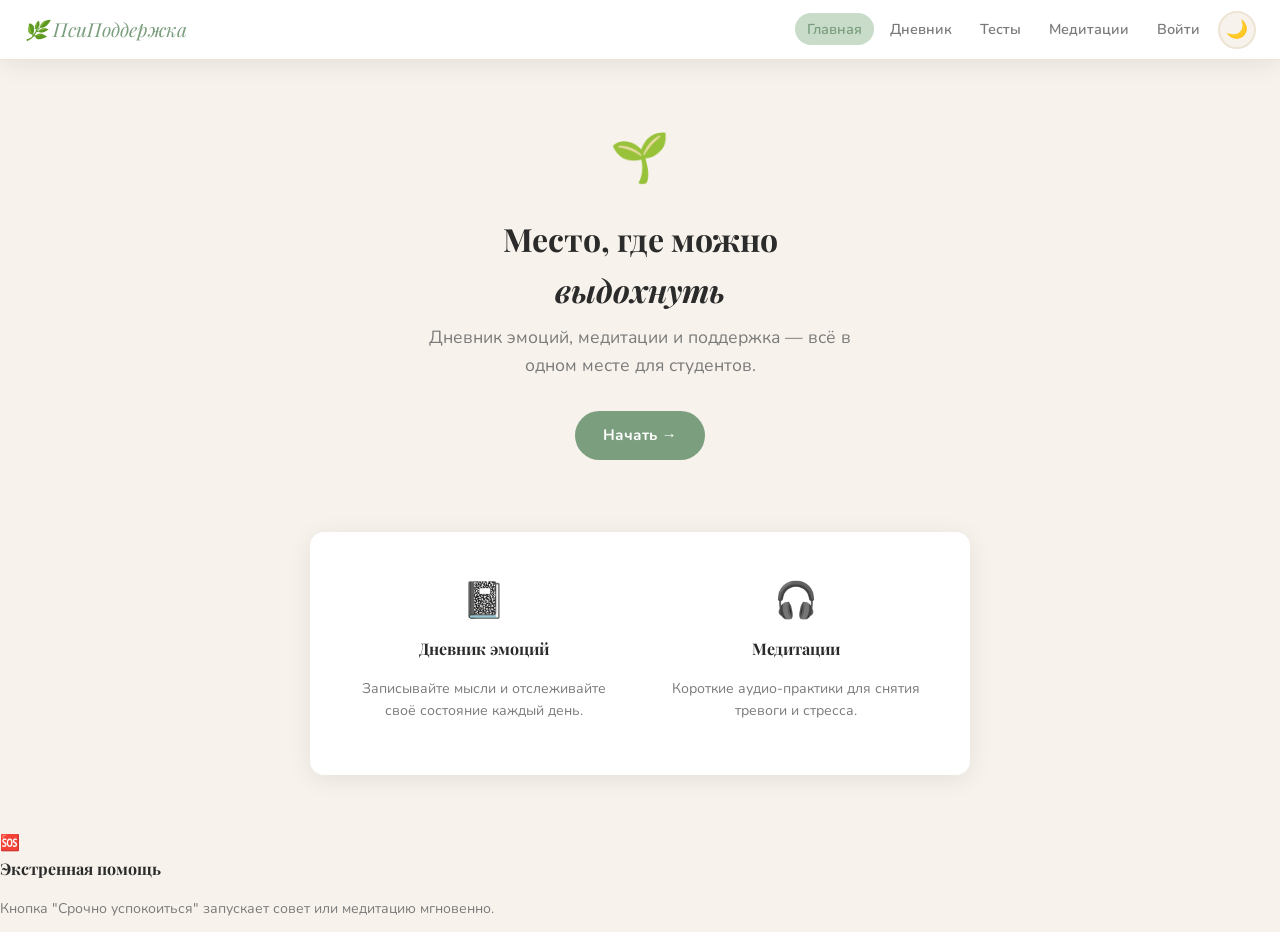
==== commit 9f7d3e06: "Фикс кнопки" ====
--- a/index.html
+++ b/index.html
@@ -50,6 +50,13 @@
       <h2 style="font-size:1rem;">Медитации</h2>
       <p style="font-size:0.88rem;">Короткие аудио-практики для снятия тревоги и стресса.</p>
     </div>
+
+    </div style="flex:1; min-width:180px; text-align:center; padding:12px;">
+      </div style="font-size:2.2rem; margin-bottom:8px;">🆘</div>
+      <h2 style="font-size:1rem;">Экстренная помощь</h2>
+      <p style="font-size:0.88rem;">Кнопка "Срочно успокоиться" запускает совет или медитацию мгновенно.</p>
+    </div>
+
   </div>
 </div>
 
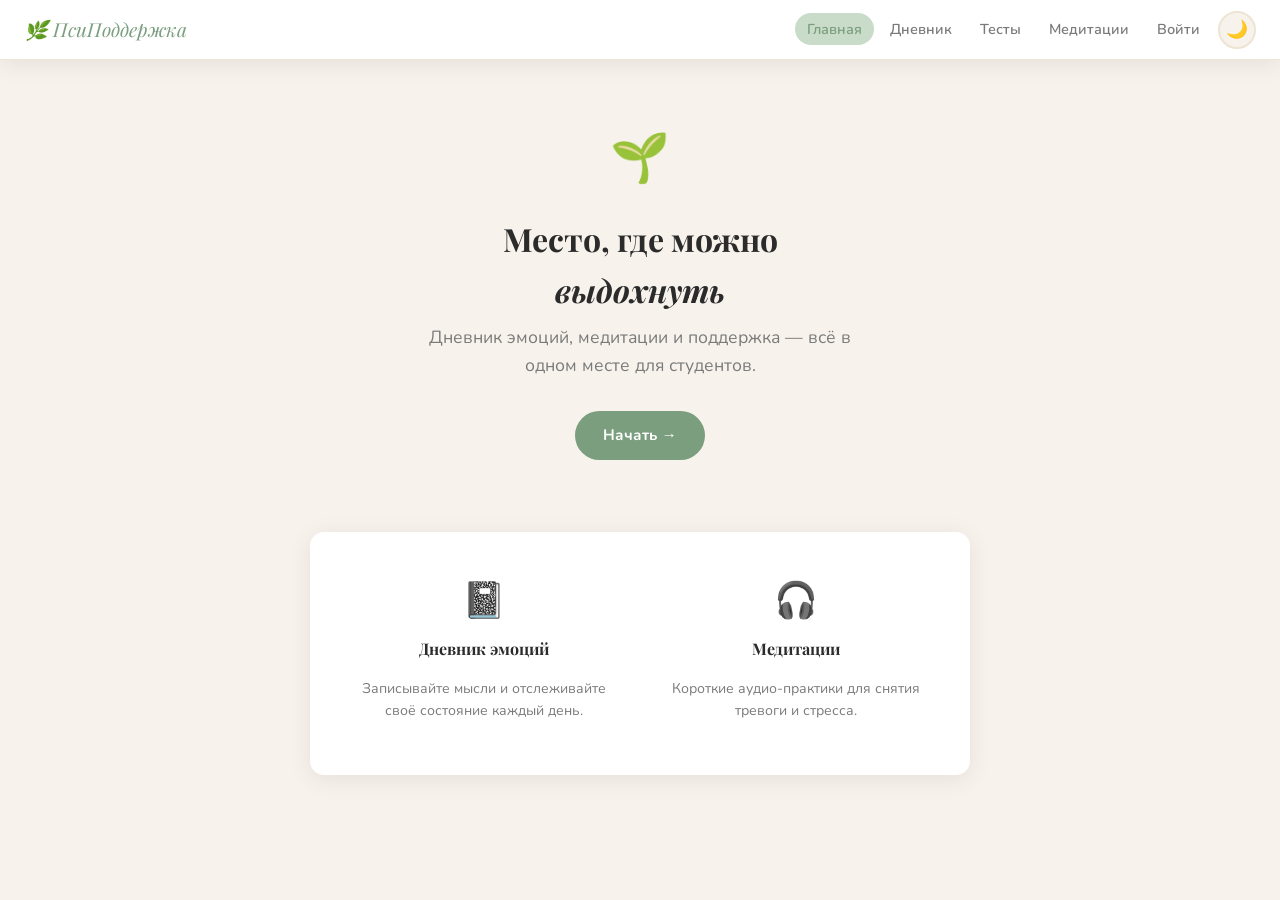
==== commit 6f8f2354: "Вырезал кнопку" ====
--- a/index.html
+++ b/index.html
@@ -51,12 +51,6 @@
       <p style="font-size:0.88rem;">Короткие аудио-практики для снятия тревоги и стресса.</p>
     </div>
 
-    </div style="flex:1; min-width:180px; text-align:center; padding:12px;">
-      </div style="font-size:2.2rem; margin-bottom:8px;">🆘</div>
-      <h2 style="font-size:1rem;">Экстренная помощь</h2>
-      <p style="font-size:0.88rem;">Кнопка "Срочно успокоиться" запускает совет или медитацию мгновенно.</p>
-    </div>
-
   </div>
 </div>
 
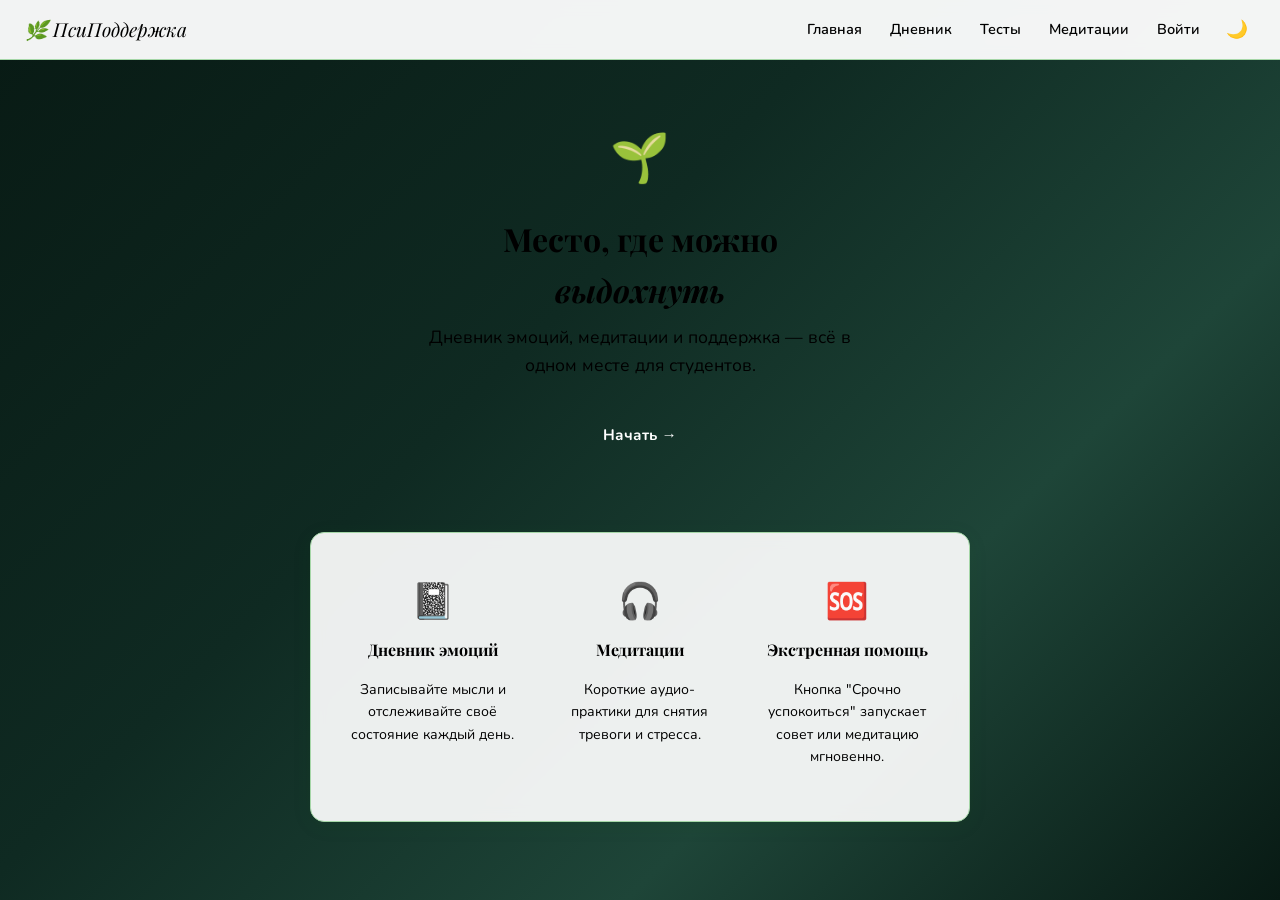
==== commit dfc19093: "Add files via upload" ====
--- a/index.html
+++ b/index.html
@@ -5,7 +5,8 @@
   <meta name="viewport" content="width=device-width, initial-scale=1.0" />
   <title>ПсиПоддержка — поддержка студентов</title>
   <link rel="stylesheet" href="style.css" />
-  <script src="app.js"></script>
+  <!-- app.js вызывает applyTheme() немедленно — темы применяются до отрисовки -->
+  <script src="app.js?v=1"></script>
 </head>
 <body>
 
@@ -51,6 +52,12 @@
       <p style="font-size:0.88rem;">Короткие аудио-практики для снятия тревоги и стресса.</p>
     </div>
 
+    <div style="flex:1; min-width:180px; text-align:center; padding:12px;">
+      <div style="font-size:2.2rem; margin-bottom:8px;">🆘</div>
+      <h2 style="font-size:1rem;">Экстренная помощь</h2>
+      <p style="font-size:0.88rem;">Кнопка "Срочно успокоиться" запускает совет или медитацию мгновенно.</p>
+    </div>
+
   </div>
 </div>
 
--- a/style.css
+++ b/style.css
@@ -8,74 +8,44 @@
 @import url('https://fonts.googleapis.com/css2?family=Nunito:wght@300;400;600;700&family=Playfair+Display:ital,wght@0,600;1,400&display=swap');
 
 /* ══════════════════════════════════
-   СВЕТЛАЯ ТЕМА — переменные по умолчанию
-   ══════════════════════════════════ */
-:root {
-  --sage:          #7A9E7E;
-  --sage-light:    #C8DCC9;
-  --sage-hover:    #5F8462;
-
-  --bg:            #F7F3EC;   /* фон страницы */
-  --bg-card:       #FFFFFF;   /* фон карточек */
-  --bg-input:      #F7F3EC;   /* фон инпутов */
-  --warm:          #EDE4D3;   /* бордюры */
-
-  --text:          #2B2B2B;
-  --muted:         #7A7A7A;
-  --white:         #FFFFFF;
-
-  --rose:          #C97D7D;
-  --rose-hover:    #b06060;
-
-  --nav-bg:        #FFFFFF;
-  --nav-border:    #EDE4D3;
-
-  --modal-overlay: rgba(0,0,0,0.45);
-  --modal-bg:      #FFFFFF;
-
-  --shadow:        0 4px 24px rgba(0,0,0,0.08);
-  --radius:        14px;
-  --transition:    background-color 0.3s ease, color 0.3s ease, border-color 0.3s ease;
-}
-
-/* ══════════════════════════════════
-   ТЁМНАЯ ТЕМА
-   Переключается через data-theme="dark" на <html>
-   ══════════════════════════════════ */
-[data-theme="dark"] {
-  --sage:          #8FB993;
-  --sage-light:    #2D4A30;
-  --sage-hover:    #A8CCA9;
-
-  --bg:            #1A1A1E;
-  --bg-card:       #26262C;
-  --bg-input:      #1E1E24;
-  --warm:          #3A3A44;
-
-  --text:          #E8E3DA;
-  --muted:         #9A9A9A;
-  --white:         #26262C;
-
-  --rose:          #D48A8A;
-  --rose-hover:    #C07070;
-
-  --nav-bg:        #202026;
-  --nav-border:    #3A3A44;
-
-  --modal-overlay: rgba(0,0,0,0.65);
-  --modal-bg:      #2C2C34;
-
-  --shadow:        0 4px 24px rgba(0,0,0,0.3);
-}
-
-/* ══════════════════════════════════
-   ГРАДИЕНТНЫЙ ФОН ДЛЯ ТЁМНОЙ ТЕМЫ
-   ══════════════════════════════════ */
-[data-theme="dark"] body {
-  background: linear-gradient(to bottom right, #0F2A1F, #1F4D3A, #0C2218);
+   СВЕТЛАЯ ТЕМА — класс body.light
+   ══════════════════════════════════ */
+body.light {
+  --text:          #1b5e20;
+  --muted:         #2e7d32;
+  --sage:          #4caf50;
+}
+
+/* ══════════════════════════════════
+   ТЁМНАЯ ТЕМА — класс body.dark
+   ══════════════════════════════════ */
+body.dark {
+  --text:          #e0ffe0;
+  --muted:         #90ee90;
+  --sage:          #00ffaa;
+}
+
+/* ══════════════════════════════════
+   ГРАДИЕНТНЫЕ ФОНЫ
+   ══════════════════════════════════ */
+body {
+  background: linear-gradient(135deg, #081a14 0%, #0f2a22 40%, #1e4538 70%, #081a14 100%);
   background-attachment: fixed;
   background-size: cover;
-  transition: background 0.8s ease;
+  min-height: 100vh;
+  transition: background 0.8s ease, color 0.6s ease;
+}
+
+body.light {
+  background: linear-gradient(135deg, #e8f5e9 0%, #dcedc8 40%, #c8e6c9 70%, #e8f5e9 100%);
+  background-attachment: fixed;
+  background-size: cover;
+}
+
+body.dark {
+  background: linear-gradient(135deg, #081a14 0%, #0f2a22 40%, #1e4538 70%, #081a14 100%);
+  background-attachment: fixed;
+  background-size: cover;
 }
 
 /* ══════════════════════════════════
@@ -86,7 +56,6 @@
 
 body {
   font-family: 'Nunito', sans-serif;
-  background: var(--bg);
   color: var(--text);
   min-height: 100vh;
   line-height: 1.6;
@@ -112,10 +81,18 @@
 }
 
 /* Полупрозрачная навигация для градиента */
-[data-theme="dark"] nav {
-  background: rgba(32, 32, 38, 0.9);
-  backdrop-filter: blur(10px);
-  -webkit-backdrop-filter: blur(10px);
+nav {
+  background: rgba(255, 255, 255, 0.95);
+  backdrop-filter: blur(8px);
+  -webkit-backdrop-filter: blur(8px);
+  border-bottom: 1px solid #a5d6a7;
+}
+
+body.dark nav {
+  background: rgba(10, 30, 20, 0.8);
+  backdrop-filter: blur(12px);
+  -webkit-backdrop-filter: blur(12px);
+  border-bottom: 1px solid rgba(0, 255, 180, 0.12);
 }
 
 .nav-logo {
@@ -186,33 +163,98 @@
   padding: 32px 20px;
 }
 
-/* Полупрозрачный контейнер для градиента */
-[data-theme="dark"] .container {
-  background: rgba(26, 26, 30, 0.7);
-  backdrop-filter: blur(5px);
-  -webkit-backdrop-filter: blur(5px);
-  border-radius: var(--radius);
-  padding: 32px 20px;
-  margin-top: 20px;
-}
-
 /* ══════════════════════════════════
    КАРТОЧКИ
    ══════════════════════════════════ */
 .card {
-  background: var(--bg-card);
-  border-radius: var(--radius);
-  padding: 28px;
-  box-shadow: var(--shadow);
-  margin-bottom: 24px;
-  transition: var(--transition);
-}
-
-/* Полупрозрачные подложки для градиентного фона */
-[data-theme="dark"] .card {
-  background: rgba(38, 38, 44, 0.85);
+  background: rgba(255, 255, 255, 0.92);
   backdrop-filter: blur(8px);
   -webkit-backdrop-filter: blur(8px);
+  border: 1px solid #a5d6a7;
+  border-radius: 14px;
+  box-shadow: 0 4px 20px rgba(0, 100, 0, 0.08);
+  padding: 28px;
+  margin-bottom: 24px;
+  transition: background 0.8s ease, color 0.6s ease, transform 0.3s ease, box-shadow 0.3s ease;
+}
+
+/* Контейнеры для светлой темы */
+body.light .container,
+body.light main,
+body.light section,
+body.light .dashboard,
+body.light .content {
+  background: rgba(255, 255, 255, 0.92);
+  backdrop-filter: blur(8px);
+  -webkit-backdrop-filter: blur(8px);
+  border: 1px solid #a5d6a7;
+  border-radius: 14px;
+  box-shadow: 0 4px 20px rgba(0, 100, 0, 0.08);
+  transition: background 0.8s ease, color 0.6s ease, transform 0.3s ease, box-shadow 0.3s ease;
+}
+
+/* Контейнеры для тёмной темы */
+body.dark .card,
+body.dark .container,
+body.dark main,
+body.dark section,
+body.dark .dashboard,
+body.dark .content {
+  background: rgba(10, 30, 20, 0.78);
+  backdrop-filter: blur(12px);
+  -webkit-backdrop-filter: blur(12px);
+  border: 1px solid rgba(0, 255, 180, 0.12);
+  border-radius: 14px;
+  transition: background 0.8s ease, color 0.6s ease, transform 0.3s ease, box-shadow 0.3s ease;
+}
+
+body.light .card:hover,
+body.light .container:hover,
+body.light main:hover,
+body.light section:hover,
+body.light .dashboard:hover,
+body.light .content:hover {
+  transform: scale(1.02);
+  box-shadow: 0 8px 32px rgba(76, 175, 80, 0.2);
+}
+
+body.dark .card:hover,
+body.dark .container:hover,
+body.dark main:hover,
+body.dark section:hover,
+body.dark .dashboard:hover,
+body.dark .content:hover {
+  transform: scale(1.02);
+  box-shadow: 0 8px 32px rgba(0, 255, 180, 0.2);
+}
+}
+
+body.dark nav {
+  background: rgba(10, 30, 20, 0.8);
+  backdrop-filter: blur(12px);
+  -webkit-backdrop-filter: blur(12px);
+  border-bottom: 1px solid rgba(0, 255, 180, 0.12);
+}
+
+nav {
+  background: rgba(255, 255, 255, 0.95);
+  backdrop-filter: blur(8px);
+  -webkit-backdrop-filter: blur(8px);
+  border-bottom: 1px solid #a5d6a7;
+}
+
+body.dark .modal-box {
+  background: rgba(10, 30, 20, 0.85);
+  backdrop-filter: blur(12px);
+  -webkit-backdrop-filter: blur(12px);
+  border: 1px solid rgba(0, 255, 180, 0.12);
+}
+
+body.light .modal-box {
+  background: rgba(255, 255, 255, 0.98);
+  backdrop-filter: blur(8px);
+  -webkit-backdrop-filter: blur(8px);
+  border: 1px solid #a5d6a7;
 }
 
 /* ══════════════════════════════════
@@ -280,174 +322,6 @@
   color: var(--sage);
 }
 .btn-outline:hover { background: var(--sage-light); }
-
-/* ===========================
-   SOS SECTION
-   =========================== */
-.sos-section {
-  margin: 2rem auto;
-  max-width: 600px;
-  padding: 2rem;
-  background: #fff5f5;
-  border-radius: 16px;
-  border: 2px solid #ffcdd2;
-  text-align: center;
-}
-
-.sos-section h2 {
-  margin-bottom: 0.5rem;
-  font-size: 1.4rem;
-  color: #c62828;
-}
-
-.sos-section p {
-  color: #555;
-  margin-bottom: 1.2rem;
-}
-
-.sos-btn {
-  display: inline-block;
-  padding: 1rem 2.2rem;
-  font-size: 1.2rem;
-  font-weight: 700;
-  color: #fff;
-  background: linear-gradient(135deg, #e53935, #ff7043);
-  border: none;
-  border-radius: 50px;
-  cursor: pointer;
-  transition: transform 0.15s ease, box-shadow 0.15s ease;
-  box-shadow: 0 4px 16px rgba(229, 57, 53, 0.35);
-}
-
-.sos-btn:hover {
-  transform: translateY(-2px) scale(1.04);
-  box-shadow: 0 8px 24px rgba(229, 57, 53, 0.45);
-}
-
-.sos-btn:active {
-  transform: scale(0.97);
-}
-
-/* ===========================
-   SOS MODAL OVERLAY
-   =========================== */
-.sos-modal {
-  display: none;
-  position: fixed;
-  inset: 0;
-  background: rgba(0, 0, 0, 0.55);
-  z-index: 9999;
-  align-items: center;
-  justify-content: center;
-}
-
-.sos-modal.is-open {
-  display: flex;
-}
-
-.sos-modal__inner {
-  position: relative;
-  background: #fff;
-  border-radius: 20px;
-  padding: 2.5rem 2rem;
-  max-width: 420px;
-  width: 90%;
-  text-align: center;
-  box-shadow: 0 20px 60px rgba(0, 0, 0, 0.2);
-  animation: sos-pop 0.25s ease;
-}
-
-@keyframes sos-pop {
-  from { transform: scale(0.88); opacity: 0; }
-  to   { transform: scale(1);    opacity: 1; }
-}
-
-.sos-modal__close {
-  position: absolute;
-  top: 1rem;
-  right: 1rem;
-  background: #f5f5f5;
-  border: none;
-  border-radius: 50%;
-  width: 36px;
-  height: 36px;
-  font-size: 1rem;
-  cursor: pointer;
-  transition: background 0.2s;
-}
-
-.sos-modal__close:hover {
-  background: #ffcdd2;
-}
-
-/* ===========================
-   BREATHING EXERCISE
-   =========================== */
-.sos-breathing {
-  margin: 1.5rem 0;
-}
-
-.sos-breathing__circle {
-  width: 100px;
-  height: 100px;
-  border-radius: 50%;
-  background: radial-gradient(circle, #ffcdd2, #e57373);
-  margin: 0 auto 1rem;
-  transition: transform 4s ease-in-out;
-}
-
-.sos-breathing__circle.inhale  { transform: scale(1.5); }
-.sos-breathing__circle.hold    { transform: scale(1.5); }
-.sos-breathing__circle.exhale  { transform: scale(1);   }
-
-.sos-breathing__label {
-  font-size: 1.3rem;
-  font-weight: 600;
-  color: #c62828;
-  min-height: 2rem;
-}
-
-.sos-breathing__scheme {
-  color: #888;
-  font-size: 0.9rem;
-  margin-bottom: 1rem;
-}
-
-.sos-breathing__start {
-  padding: 0.6rem 1.6rem;
-  border-radius: 50px;
-  border: 2px solid #e57373;
-  background: transparent;
-  color: #c62828;
-  font-size: 1rem;
-  cursor: pointer;
-  transition: background 0.2s, color 0.2s;
-}
-
-.sos-breathing__start:hover {
-  background: #e57373;
-  color: #fff;
-}
-
-/* ===========================
-   AUDIO BLOCK
-   =========================== */
-.sos-audio {
-  margin-top: 1.5rem;
-  padding-top: 1.2rem;
-  border-top: 1px solid #f0f0f0;
-}
-
-.sos-audio p {
-  color: #777;
-  margin-bottom: 0.5rem;
-  font-size: 0.95rem;
-}
-
-.sos-audio audio {
-  width: 100%;
-  border-radius: 8px;
-}
 
 /* Нейтральная — экспорт */
 .btn-export {
@@ -786,9 +660,10 @@
 
 /* Полупрозрачное модальное окно для градиента */
 [data-theme="dark"] .modal-box {
-  background: rgba(44, 44, 52, 0.95);
+  background: rgba(10, 20, 18, 0.85);
   backdrop-filter: blur(12px);
   -webkit-backdrop-filter: blur(12px);
+  border: 1px solid rgba(0, 255, 180, 0.08);
 }
 
 .modal-close {
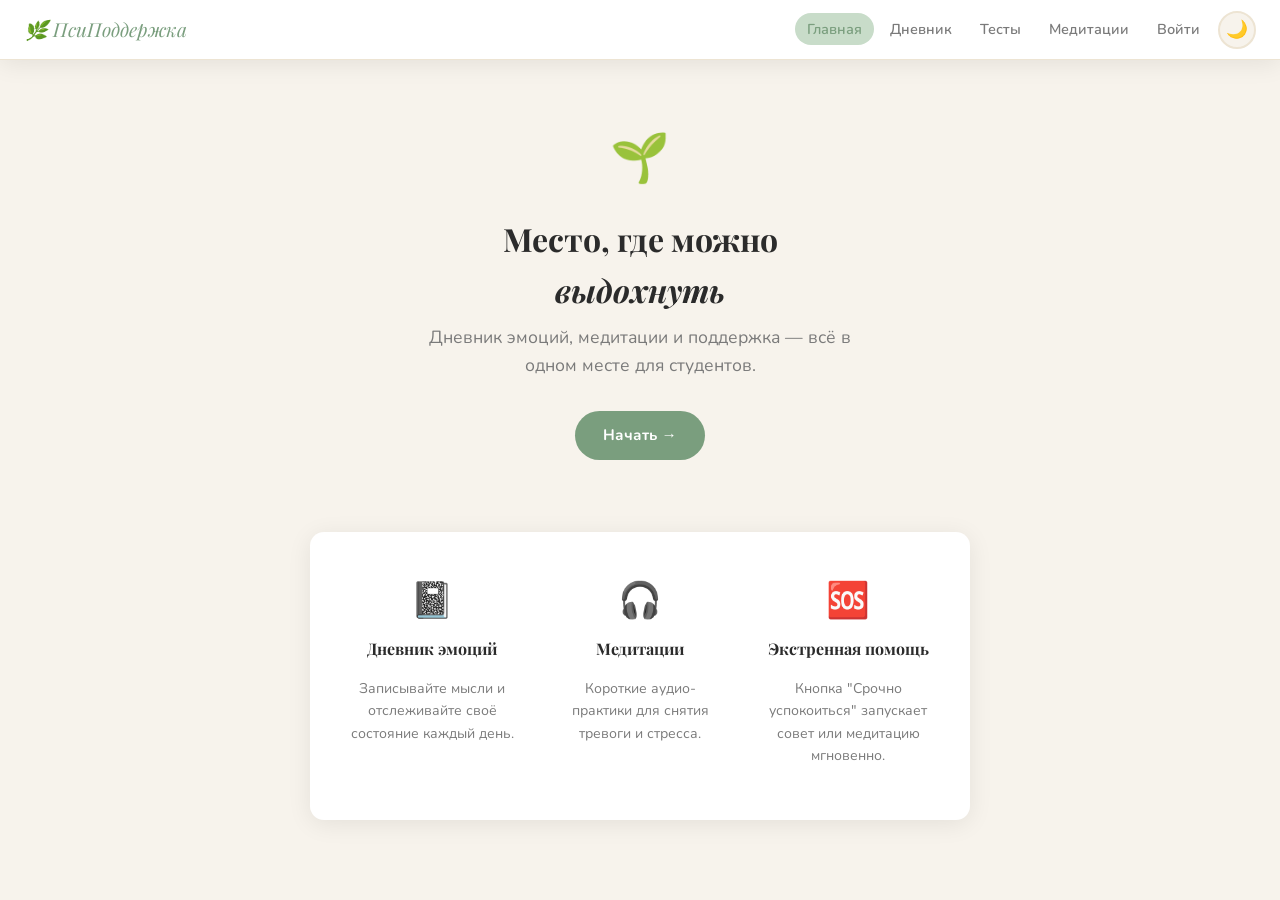
==== commit 6c81bef3: "Все с начала" ====
--- a/index.html
+++ b/index.html
@@ -5,8 +5,7 @@
   <meta name="viewport" content="width=device-width, initial-scale=1.0" />
   <title>ПсиПоддержка — поддержка студентов</title>
   <link rel="stylesheet" href="style.css" />
-  <!-- app.js вызывает applyTheme() немедленно — темы применяются до отрисовки -->
-  <script src="app.js?v=1"></script>
+  <script src="app.js"></script>
 </head>
 <body>
 
--- a/style.css
+++ b/style.css
@@ -8,44 +8,74 @@
 @import url('https://fonts.googleapis.com/css2?family=Nunito:wght@300;400;600;700&family=Playfair+Display:ital,wght@0,600;1,400&display=swap');
 
 /* ══════════════════════════════════
-   СВЕТЛАЯ ТЕМА — класс body.light
-   ══════════════════════════════════ */
-body.light {
-  --text:          #1b5e20;
-  --muted:         #2e7d32;
-  --sage:          #4caf50;
-}
-
-/* ══════════════════════════════════
-   ТЁМНАЯ ТЕМА — класс body.dark
-   ══════════════════════════════════ */
-body.dark {
-  --text:          #e0ffe0;
-  --muted:         #90ee90;
-  --sage:          #00ffaa;
-}
-
-/* ══════════════════════════════════
-   ГРАДИЕНТНЫЕ ФОНЫ
-   ══════════════════════════════════ */
-body {
-  background: linear-gradient(135deg, #081a14 0%, #0f2a22 40%, #1e4538 70%, #081a14 100%);
+   СВЕТЛАЯ ТЕМА — переменные по умолчанию
+   ══════════════════════════════════ */
+:root {
+  --sage:          #7A9E7E;
+  --sage-light:    #C8DCC9;
+  --sage-hover:    #5F8462;
+
+  --bg:            #F7F3EC;   /* фон страницы */
+  --bg-card:       #FFFFFF;   /* фон карточек */
+  --bg-input:      #F7F3EC;   /* фон инпутов */
+  --warm:          #EDE4D3;   /* бордюры */
+
+  --text:          #2B2B2B;
+  --muted:         #7A7A7A;
+  --white:         #FFFFFF;
+
+  --rose:          #C97D7D;
+  --rose-hover:    #b06060;
+
+  --nav-bg:        #FFFFFF;
+  --nav-border:    #EDE4D3;
+
+  --modal-overlay: rgba(0,0,0,0.45);
+  --modal-bg:      #FFFFFF;
+
+  --shadow:        0 4px 24px rgba(0,0,0,0.08);
+  --radius:        14px;
+  --transition:    background-color 0.3s ease, color 0.3s ease, border-color 0.3s ease;
+}
+
+/* ══════════════════════════════════
+   ТЁМНАЯ ТЕМА
+   Переключается через data-theme="dark" на <html>
+   ══════════════════════════════════ */
+[data-theme="dark"] {
+  --sage:          #8FB993;
+  --sage-light:    #2D4A30;
+  --sage-hover:    #A8CCA9;
+
+  --bg:            #1A1A1E;
+  --bg-card:       #26262C;
+  --bg-input:      #1E1E24;
+  --warm:          #3A3A44;
+
+  --text:          #E8E3DA;
+  --muted:         #9A9A9A;
+  --white:         #26262C;
+
+  --rose:          #D48A8A;
+  --rose-hover:    #C07070;
+
+  --nav-bg:        #202026;
+  --nav-border:    #3A3A44;
+
+  --modal-overlay: rgba(0,0,0,0.65);
+  --modal-bg:      #2C2C34;
+
+  --shadow:        0 4px 24px rgba(0,0,0,0.3);
+}
+
+/* ══════════════════════════════════
+   ГРАДИЕНТНЫЙ ФОН ДЛЯ ТЁМНОЙ ТЕМЫ
+   ══════════════════════════════════ */
+[data-theme="dark"] body {
+  background: linear-gradient(to bottom right, #0F2A1F, #1F4D3A, #0C2218);
   background-attachment: fixed;
   background-size: cover;
-  min-height: 100vh;
-  transition: background 0.8s ease, color 0.6s ease;
-}
-
-body.light {
-  background: linear-gradient(135deg, #e8f5e9 0%, #dcedc8 40%, #c8e6c9 70%, #e8f5e9 100%);
-  background-attachment: fixed;
-  background-size: cover;
-}
-
-body.dark {
-  background: linear-gradient(135deg, #081a14 0%, #0f2a22 40%, #1e4538 70%, #081a14 100%);
-  background-attachment: fixed;
-  background-size: cover;
+  transition: background 0.8s ease;
 }
 
 /* ══════════════════════════════════
@@ -56,6 +86,7 @@
 
 body {
   font-family: 'Nunito', sans-serif;
+  background: var(--bg);
   color: var(--text);
   min-height: 100vh;
   line-height: 1.6;
@@ -81,18 +112,10 @@
 }
 
 /* Полупрозрачная навигация для градиента */
-nav {
-  background: rgba(255, 255, 255, 0.95);
-  backdrop-filter: blur(8px);
-  -webkit-backdrop-filter: blur(8px);
-  border-bottom: 1px solid #a5d6a7;
-}
-
-body.dark nav {
-  background: rgba(10, 30, 20, 0.8);
-  backdrop-filter: blur(12px);
-  -webkit-backdrop-filter: blur(12px);
-  border-bottom: 1px solid rgba(0, 255, 180, 0.12);
+[data-theme="dark"] nav {
+  background: rgba(32, 32, 38, 0.9);
+  backdrop-filter: blur(10px);
+  -webkit-backdrop-filter: blur(10px);
 }
 
 .nav-logo {
@@ -163,98 +186,33 @@
   padding: 32px 20px;
 }
 
+/* Полупрозрачный контейнер для градиента */
+[data-theme="dark"] .container {
+  background: rgba(26, 26, 30, 0.7);
+  backdrop-filter: blur(5px);
+  -webkit-backdrop-filter: blur(5px);
+  border-radius: var(--radius);
+  padding: 32px 20px;
+  margin-top: 20px;
+}
+
 /* ══════════════════════════════════
    КАРТОЧКИ
    ══════════════════════════════════ */
 .card {
-  background: rgba(255, 255, 255, 0.92);
+  background: var(--bg-card);
+  border-radius: var(--radius);
+  padding: 28px;
+  box-shadow: var(--shadow);
+  margin-bottom: 24px;
+  transition: var(--transition);
+}
+
+/* Полупрозрачные подложки для градиентного фона */
+[data-theme="dark"] .card {
+  background: rgba(38, 38, 44, 0.85);
   backdrop-filter: blur(8px);
   -webkit-backdrop-filter: blur(8px);
-  border: 1px solid #a5d6a7;
-  border-radius: 14px;
-  box-shadow: 0 4px 20px rgba(0, 100, 0, 0.08);
-  padding: 28px;
-  margin-bottom: 24px;
-  transition: background 0.8s ease, color 0.6s ease, transform 0.3s ease, box-shadow 0.3s ease;
-}
-
-/* Контейнеры для светлой темы */
-body.light .container,
-body.light main,
-body.light section,
-body.light .dashboard,
-body.light .content {
-  background: rgba(255, 255, 255, 0.92);
-  backdrop-filter: blur(8px);
-  -webkit-backdrop-filter: blur(8px);
-  border: 1px solid #a5d6a7;
-  border-radius: 14px;
-  box-shadow: 0 4px 20px rgba(0, 100, 0, 0.08);
-  transition: background 0.8s ease, color 0.6s ease, transform 0.3s ease, box-shadow 0.3s ease;
-}
-
-/* Контейнеры для тёмной темы */
-body.dark .card,
-body.dark .container,
-body.dark main,
-body.dark section,
-body.dark .dashboard,
-body.dark .content {
-  background: rgba(10, 30, 20, 0.78);
-  backdrop-filter: blur(12px);
-  -webkit-backdrop-filter: blur(12px);
-  border: 1px solid rgba(0, 255, 180, 0.12);
-  border-radius: 14px;
-  transition: background 0.8s ease, color 0.6s ease, transform 0.3s ease, box-shadow 0.3s ease;
-}
-
-body.light .card:hover,
-body.light .container:hover,
-body.light main:hover,
-body.light section:hover,
-body.light .dashboard:hover,
-body.light .content:hover {
-  transform: scale(1.02);
-  box-shadow: 0 8px 32px rgba(76, 175, 80, 0.2);
-}
-
-body.dark .card:hover,
-body.dark .container:hover,
-body.dark main:hover,
-body.dark section:hover,
-body.dark .dashboard:hover,
-body.dark .content:hover {
-  transform: scale(1.02);
-  box-shadow: 0 8px 32px rgba(0, 255, 180, 0.2);
-}
-}
-
-body.dark nav {
-  background: rgba(10, 30, 20, 0.8);
-  backdrop-filter: blur(12px);
-  -webkit-backdrop-filter: blur(12px);
-  border-bottom: 1px solid rgba(0, 255, 180, 0.12);
-}
-
-nav {
-  background: rgba(255, 255, 255, 0.95);
-  backdrop-filter: blur(8px);
-  -webkit-backdrop-filter: blur(8px);
-  border-bottom: 1px solid #a5d6a7;
-}
-
-body.dark .modal-box {
-  background: rgba(10, 30, 20, 0.85);
-  backdrop-filter: blur(12px);
-  -webkit-backdrop-filter: blur(12px);
-  border: 1px solid rgba(0, 255, 180, 0.12);
-}
-
-body.light .modal-box {
-  background: rgba(255, 255, 255, 0.98);
-  backdrop-filter: blur(8px);
-  -webkit-backdrop-filter: blur(8px);
-  border: 1px solid #a5d6a7;
 }
 
 /* ══════════════════════════════════
@@ -660,10 +618,9 @@
 
 /* Полупрозрачное модальное окно для градиента */
 [data-theme="dark"] .modal-box {
-  background: rgba(10, 20, 18, 0.85);
+  background: rgba(44, 44, 52, 0.95);
   backdrop-filter: blur(12px);
   -webkit-backdrop-filter: blur(12px);
-  border: 1px solid rgba(0, 255, 180, 0.08);
 }
 
 .modal-close {
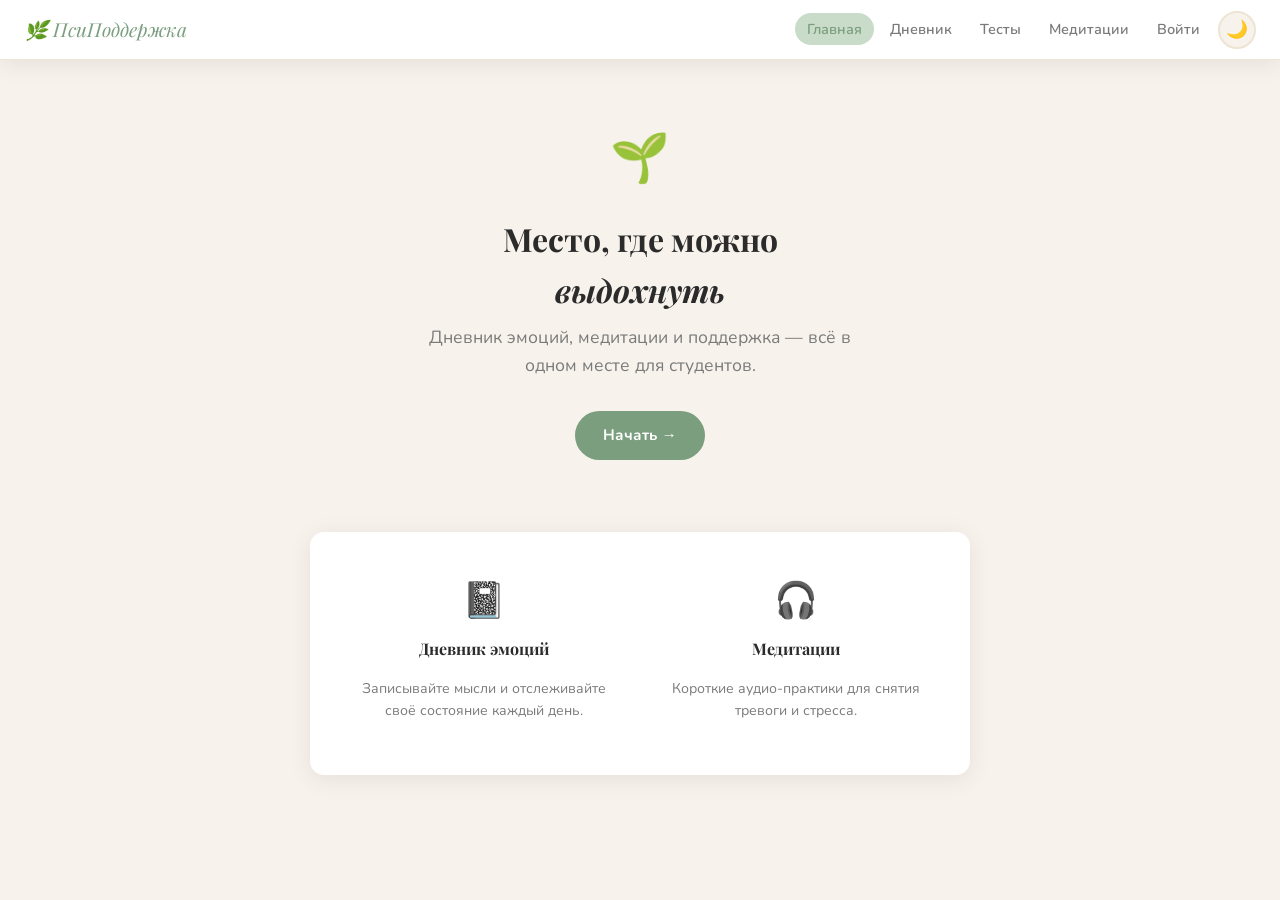
==== commit 907d317b: "вырезать" ====
--- a/index.html
+++ b/index.html
@@ -51,12 +51,6 @@
       <p style="font-size:0.88rem;">Короткие аудио-практики для снятия тревоги и стресса.</p>
     </div>
 
-    <div style="flex:1; min-width:180px; text-align:center; padding:12px;">
-      <div style="font-size:2.2rem; margin-bottom:8px;">🆘</div>
-      <h2 style="font-size:1rem;">Экстренная помощь</h2>
-      <p style="font-size:0.88rem;">Кнопка "Срочно успокоиться" запускает совет или медитацию мгновенно.</p>
-    </div>
-
   </div>
 </div>
 
